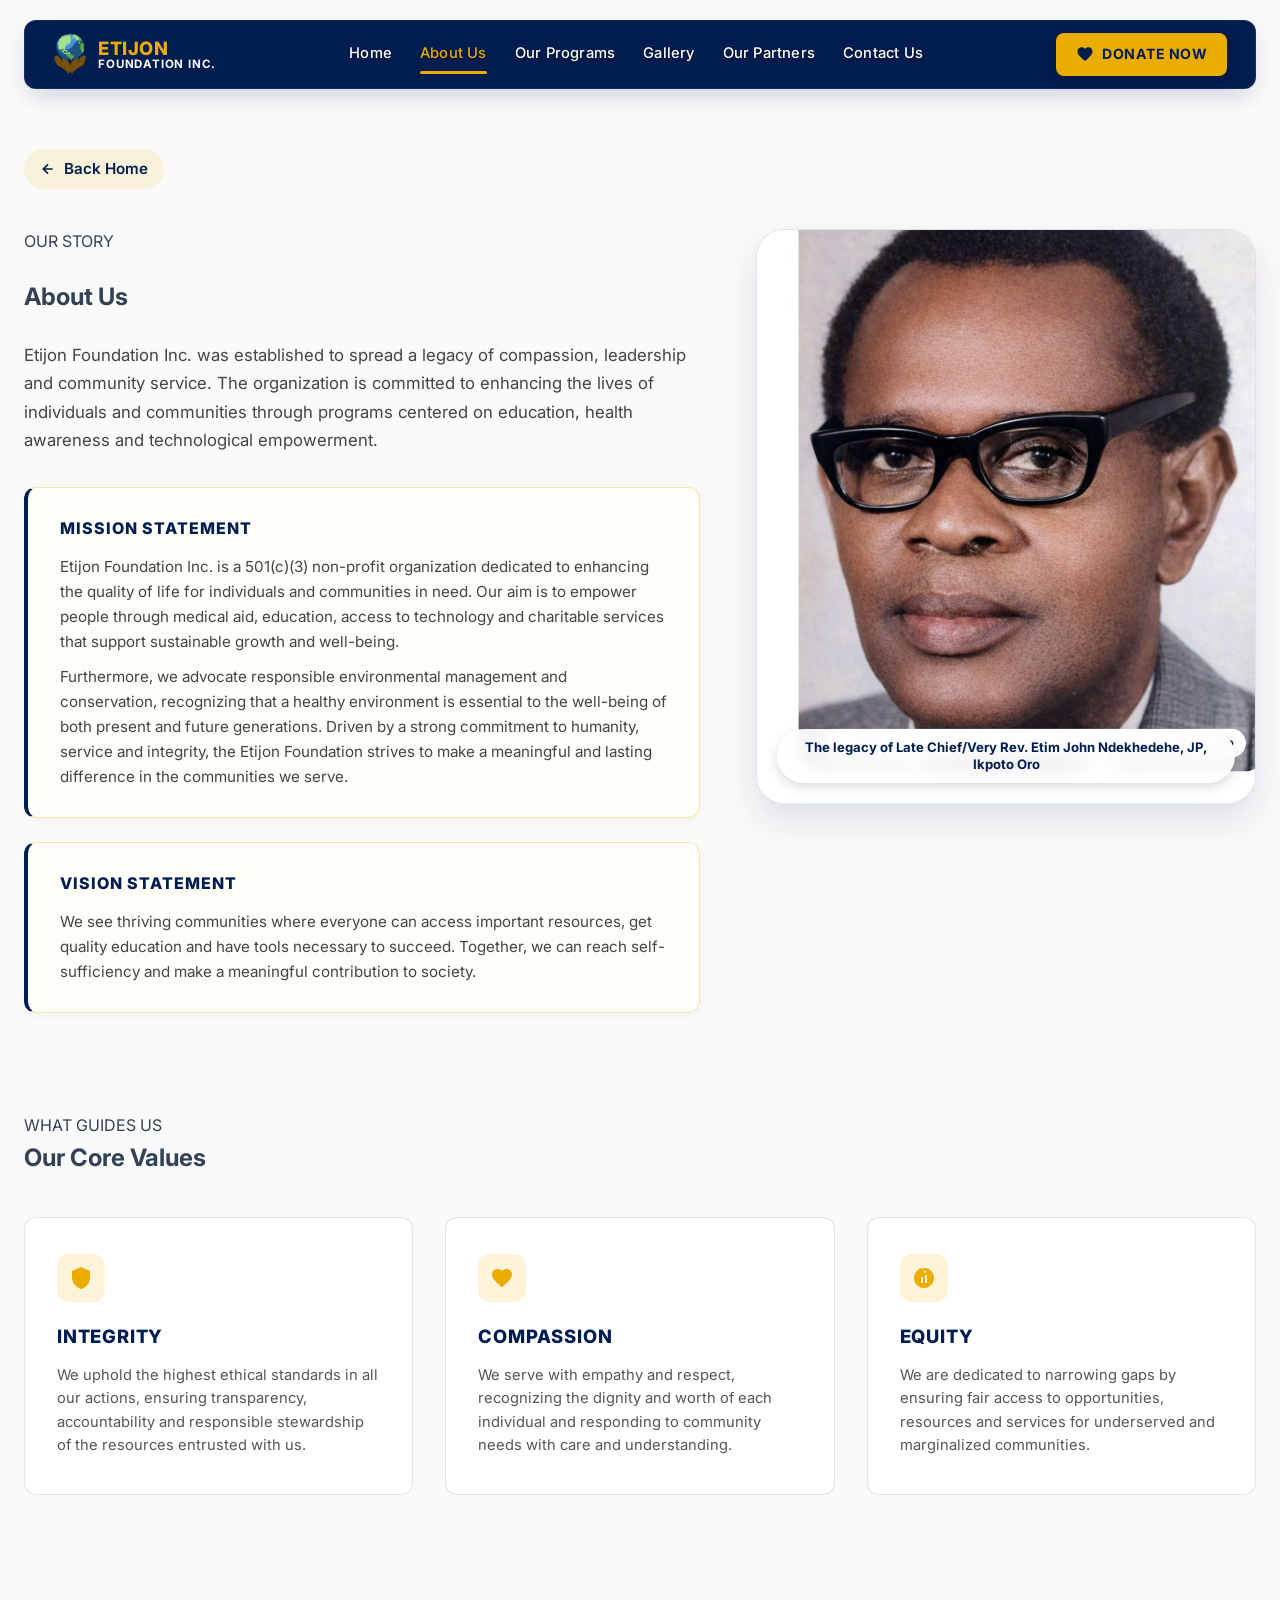
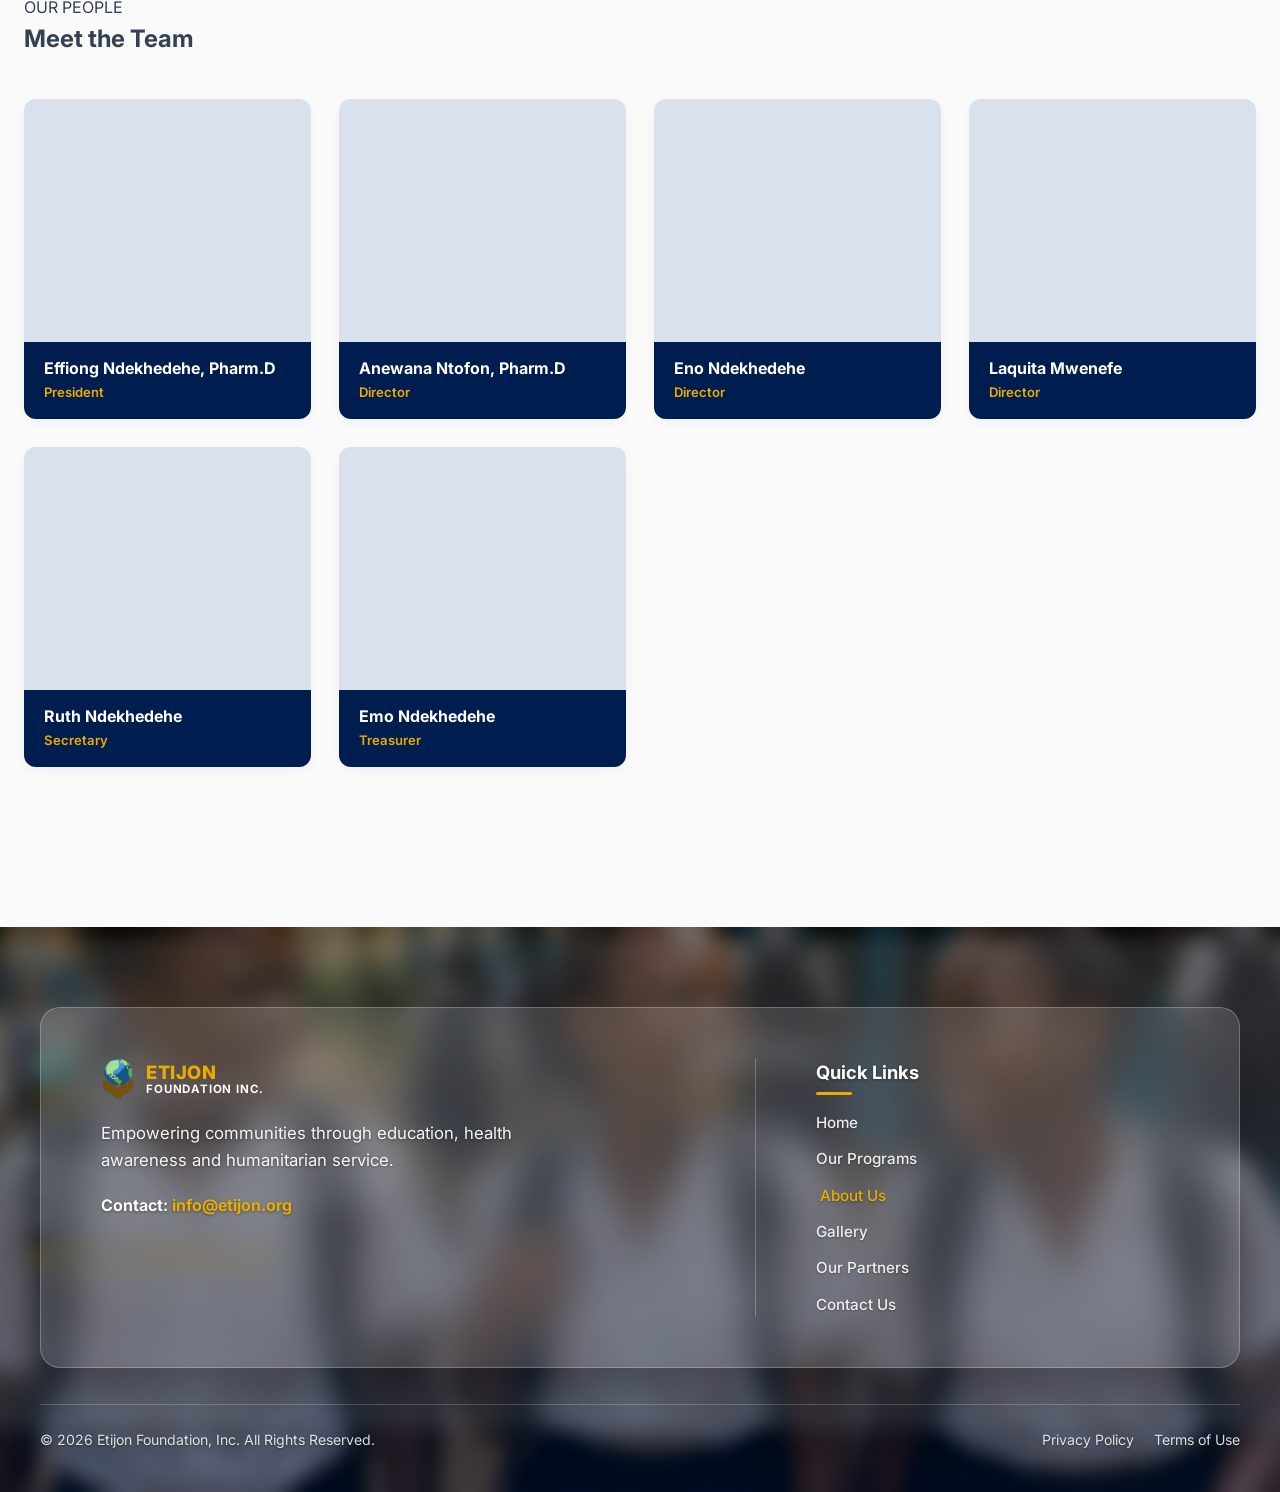
==== about-us.html @ ac9e3c38 "Initial commit of Etijon Foundation website" ====
<!DOCTYPE html>
<html lang="en">
<head>
  <meta charset="UTF-8">
  <meta name="viewport" content="width=device-width, initial-scale=1.0">
  <title>About Us — Etijon Foundation Inc.</title>
  <meta name="description" content="Learn about Etijon Foundation's legacy, mission, vision, core values, and leadership team dedicated to empowering children and communities.">
  
  <!-- Google Fonts: Inter -->
  <link rel="preconnect" href="https://fonts.googleapis.com">
  <link rel="preconnect" href="https://fonts.gstatic.com" crossorigin>
  <link href="https://fonts.googleapis.com/css2?family=Inter:wght@400;500;600;700;800&display=swap" rel="stylesheet">
  
  <!-- CSS Stylesheets -->
  <link rel="stylesheet" href="assets/css/variables.css">
  <link rel="stylesheet" href="assets/css/components.css">
  <link rel="stylesheet" href="assets/css/about.css">
</head>
<body>

  <!-- Dynamic Site Header -->
  <header class="site-header" id="header-placeholder"></header>

  <!-- Page Content Container -->
  <main class="about-page-container">
    
    <!-- Back Home Link -->
    <div class="back-link-wrapper">
      <a href="index.html" class="back-link">
        <svg width="16" height="16" viewBox="0 0 24 24" fill="none" stroke="currentColor" stroke-width="2.5"><path d="M19 12H5M12 19l-7-7 7-7"/></svg>
        Back Home
      </a>
    </div>

    <!-- Our Story Section -->
    <section class="story-section">
      <div class="story-content">
        <span class="section-header-badge">OUR STORY</span>
        <h1 class="section-main-heading">About Us</h1>
        
        <p class="story-lead-para">
          Etijon Foundation Inc. was established to spread a legacy of compassion, leadership and community service. The organization is committed to enhancing the lives of individuals and communities through programs centered on education, health awareness and technological empowerment.
        </p>

        <!-- Mission Statement Card -->
        <div class="statement-card">
          <h2 class="statement-title">MISSION STATEMENT</h2>
          <p class="statement-text">
            Etijon Foundation Inc. is a 501(c)(3) non-profit organization dedicated to enhancing the quality of life for individuals and communities in need. Our aim is to empower people through medical aid, education, access to technology and charitable services that support sustainable growth and well-being.
          </p>
          <p class="statement-text">
            Furthermore, we advocate responsible environmental management and conservation, recognizing that a healthy environment is essential to the well-being of both present and future generations. Driven by a strong commitment to humanity, service and integrity, the Etijon Foundation strives to make a meaningful and lasting difference in the communities we serve.
          </p>
        </div>

        <!-- Vision Statement Card -->
        <div class="statement-card">
          <h2 class="statement-title">VISION STATEMENT</h2>
          <p class="statement-text">
            We see thriving communities where everyone can access important resources, get quality education and have tools necessary to succeed. Together, we can reach self-sufficiency and make a meaningful contribution to society.
          </p>
        </div>
      </div>

      <!-- Founder Portrait Frame -->
      <div class="founder-frame">
        <img src="assets/images/founder_portrait_raw.jpg" alt="Late Chief/Very Rev. Etim John Ndekhedehe" class="founder-img">
        <div class="founder-caption-pill">
          The legacy of Late Chief/Very Rev. Etim John Ndekhedehe, JP, Ikpoto Oro
        </div>
      </div>
    </section>

    <!-- Our Core Values Section -->
    <section class="values-section">
      <span class="section-header-badge">WHAT GUIDES US</span>
      <h2 class="section-main-heading">Our Core Values</h2>

      <div class="values-grid">
        <!-- Integrity Card -->
        <div class="value-card">
          <div class="value-icon-box">
            <svg width="24" height="24" viewBox="0 0 24 24" fill="#EBAC00"><path d="M12 1L3 5v6c0 5.55 3.84 10.74 9 12 5.16-1.26 9-5.45 9-12V5l-9-4z"/></svg>
          </div>
          <h3 class="value-card-title">INTEGRITY</h3>
          <p class="value-card-desc">
            We uphold the highest ethical standards in all our actions, ensuring transparency, accountability and responsible stewardship of the resources entrusted with us.
          </p>
        </div>

        <!-- Compassion Card -->
        <div class="value-card">
          <div class="value-icon-box">
            <svg width="24" height="24" viewBox="0 0 24 24" fill="#EBAC00"><path d="M12 21.35l-1.45-1.32C5.4 15.36 2 12.28 2 8.5 2 5.42 4.42 3 7.5 3c1.74 0 3.41.81 4.5 2.09C13.09 3.81 14.76 3 16.5 3 19.58 3 22 5.42 22 8.5c0 3.78-3.4 6.86-8.55 11.54L12 21.35z"/></svg>
          </div>
          <h3 class="value-card-title">COMPASSION</h3>
          <p class="value-card-desc">
            We serve with empathy and respect, recognizing the dignity and worth of each individual and responding to community needs with care and understanding.
          </p>
        </div>

        <!-- Equity Card -->
        <div class="value-card">
          <div class="value-icon-box">
            <svg width="24" height="24" viewBox="0 0 24 24" fill="#EBAC00"><path d="M12 2C6.48 2 2 6.48 2 12s4.48 10 10 10 10-4.48 10-10S17.52 2 12 2zm-1 15h-2v-6h2v6zm4 0h-2v-8h2v8zm-2-10a1.25 1.25 0 110-2.5 1.25 1.25 0 010 2.5z"/></svg>
          </div>
          <h3 class="value-card-title">EQUITY</h3>
          <p class="value-card-desc">
            We are dedicated to narrowing gaps by ensuring fair access to opportunities, resources and services for underserved and marginalized communities.
          </p>
        </div>
      </div>
    </section>

    <!-- Meet the Team Section -->
    <section class="team-section">
      <span class="section-header-badge">OUR PEOPLE</span>
      <h2 class="section-main-heading">Meet the Team</h2>

      <div class="team-grid">
        <!-- Team Member 1 -->
        <div class="team-card">
          <div class="team-photo-placeholder"></div>
          <div class="team-info-badge">
            <div class="team-member-name">Effiong Ndekhedehe, Pharm.D</div>
            <div class="team-member-role">President</div>
          </div>
        </div>

        <!-- Team Member 2 -->
        <div class="team-card">
          <div class="team-photo-placeholder"></div>
          <div class="team-info-badge">
            <div class="team-member-name">Anewana Ntofon, Pharm.D</div>
            <div class="team-member-role">Director</div>
          </div>
        </div>

        <!-- Team Member 3 -->
        <div class="team-card">
          <div class="team-photo-placeholder"></div>
          <div class="team-info-badge">
            <div class="team-member-name">Eno Ndekhedehe</div>
            <div class="team-member-role">Director</div>
          </div>
        </div>

        <!-- Team Member 4 -->
        <div class="team-card">
          <div class="team-photo-placeholder"></div>
          <div class="team-info-badge">
            <div class="team-member-name">Laquita Mwenefe</div>
            <div class="team-member-role">Director</div>
          </div>
        </div>

        <!-- Team Member 5 -->
        <div class="team-card">
          <div class="team-photo-placeholder"></div>
          <div class="team-info-badge">
            <div class="team-member-name">Ruth Ndekhedehe</div>
            <div class="team-member-role">Secretary</div>
          </div>
        </div>

        <!-- Team Member 6 -->
        <div class="team-card">
          <div class="team-photo-placeholder"></div>
          <div class="team-info-badge">
            <div class="team-member-name">Emo Ndekhedehe</div>
            <div class="team-member-role">Treasurer</div>
          </div>
        </div>
      </div>
    </section>

  </main>

  <!-- Dynamic Site Footer -->
  <footer class="site-footer" id="footer-placeholder"></footer>

  <!-- Component Inserter Script -->
  <script src="assets/js/header-footer.js"></script>

</body>
</html>
---- assets/css/variables.css ----
/* Etijon Foundation Design Tokens & Global CSS Variables */
@import url('https://fonts.googleapis.com/css2?family=Inter:wght@300;400;500;600;700;800;900&display=swap');

:root {
  /* Strict User Design Tokens */
  --primary-color: #001D50;
  --secondary-color: #EBAC00;
  --bg-color: #1E1E1E;
  --font-family: 'Inter', sans-serif;

  /* Neutral & Functional Colors */
  --white: #FFFFFF;
  --dark-text: #0F172A;
  --body-text: #334155;
  --muted-text: #64748B;
  --card-bg: #FFFBEB;
  --border-color: #E2E8F0;

  /* Component Dimensions & Accents */
  --nav-height: 80px;
  --radius-sm: 8px;
  --radius-md: 12px;
  --radius-lg: 20px;
  --transition-fast: 0.2s ease;
  --shadow-sm: 0 4px 6px -1px rgba(0, 0, 0, 0.1), 0 2px 4px -1px rgba(0, 0, 0, 0.06);
  --shadow-md: 0 10px 25px -5px rgba(0, 29, 80, 0.2);
  --shadow-lg: 0 20px 30px -10px rgba(0, 0, 0, 0.25);
}

*, *::before, *::after {
  box-sizing: border-box;
  margin: 0;
  padding: 0;
}

html {
  font-family: var(--font-family);
  font-size: 16px;
  scroll-behavior: smooth;
  background-color: var(--bg-color);
  color: var(--dark-text);
}

body {
  font-family: var(--font-family);
  line-height: 1.6;
  background-color: #FAFAFA;
  color: var(--body-text);
  overflow-x: hidden;
  min-height: 100vh;
  display: flex;
  flex-direction: column;
}

a {
  text-decoration: none;
  color: inherit;
  transition: color var(--transition-fast);
}

ul, ol {
  list-style: none;
}

img {
  max-width: 100%;
  height: auto;
  display: block;
}

button, input, textarea, select {
  font-family: inherit;
}
---- assets/css/components.css ----
/* Etijon Foundation Header & Footer Reusable Components CSS */

/* ==========================================================================
   SITE HEADER & NAVIGATION
   ========================================================================== */
.site-header {
  position: relative;
  top: 0;
  left: 0;
  width: 100%;
  z-index: 1000;
  padding: 20px 24px;
}

.header-container {
  max-width: 1280px;
  margin: 0 auto;
}

.main-nav {
  background-color: var(--primary-color);
  border-radius: var(--radius-md);
  padding: 12px 28px;
  display: flex;
  align-items: center;
  justify-content: space-between;
  box-shadow: var(--shadow-md);
  border: 1px solid rgba(255, 255, 255, 0.08);
}

.nav-brand {
  display: flex;
  align-items: center;
  gap: 12px;
  text-decoration: none;
}

.brand-logo-img {
  height: 42px;
  width: auto;
  object-fit: contain;
}

.brand-text {
  display: flex;
  flex-direction: column;
  line-height: 1.1;
}

.brand-name-gold {
  font-size: 1.15rem;
  font-weight: 800;
  color: var(--secondary-color);
  letter-spacing: 0.5px;
}

.brand-name-sub {
  font-size: 0.72rem;
  font-weight: 700;
  color: var(--white);
  letter-spacing: 0.8px;
}

.nav-menu {
  display: flex;
  align-items: center;
  gap: 28px;
}

.nav-link {
  color: var(--white);
  font-size: 0.92rem;
  font-weight: 500;
  padding: 6px 0;
  position: relative;
  white-space: nowrap;
  letter-spacing: 0.2px;
  text-shadow: 0 1px 3px rgba(0, 0, 0, 0.6);
}

.nav-link:hover,
.nav-link.active {
  color: var(--secondary-color);
}

.nav-link.active::after {
  content: '';
  position: absolute;
  bottom: -2px;
  left: 0;
  width: 100%;
  height: 3px;
  background-color: var(--secondary-color);
  border-radius: 2px;
}

.nav-actions {
  display: flex;
  align-items: center;
  gap: 16px;
}

.btn-donate-nav {
  background-color: var(--secondary-color);
  color: var(--primary-color);
  font-size: 0.88rem;
  font-weight: 700;
  padding: 10px 20px;
  border-radius: var(--radius-sm);
  display: inline-flex;
  align-items: center;
  gap: 8px;
  text-transform: uppercase;
  letter-spacing: 0.5px;
  box-shadow: 0 4px 12px rgba(0, 0, 0, 0.25);
  transition: transform var(--transition-fast), background-color var(--transition-fast);
}

.btn-donate-nav:hover {
  background-color: #f5b800;
  transform: translateY(-1px);
}

/* Mobile Nav Toggle Button */
.mobile-nav-toggle {
  display: none;
  background: transparent;
  border: none;
  color: var(--white);
  font-size: 1.6rem;
  cursor: pointer;
  padding: 4px;
}

/* Transparent Header Override for Homepage Hero Overlay */
header.site-header.hero-overlay {
  position: absolute !important;
  top: 0 !important;
  left: 0 !important;
  width: 100% !important;
  z-index: 1000 !important;
  background: transparent !important;
  background-color: transparent !important;
  padding: 24px 0 !important;
}

header.site-header.hero-overlay .main-nav {
  background: transparent !important;
  background-color: transparent !important;
  box-shadow: none !important;
  border: none !important;
  padding: 12px 0 !important;
}

/* Responsive Navigation */
@media (max-width: 992px) {
  .mobile-nav-toggle {
    display: block;
  }

  .nav-menu {
    position: fixed;
    top: 90px;
    left: 24px;
    right: 24px;
    background-color: var(--primary-color);
    border-radius: var(--radius-md);
    padding: 24px;
    flex-direction: column;
    align-items: flex-start;
    gap: 18px;
    box-shadow: var(--shadow-lg);
    border: 1px solid rgba(255, 255, 255, 0.1);
    display: none;
    z-index: 999;
  }

  .nav-menu.open {
    display: flex;
  }

  .nav-actions {
    margin-left: auto;
  }
}

/* ==========================================================================
   SITE FOOTER (EXACT MATCH FOR components_preview_full_1785346029315.png)
   ========================================================================== */
.site-footer {
  position: relative;
  width: 100%;
  background: url('../images/footer-bg.jpg') center center / cover no-repeat;
  padding: 80px 24px 40px;
  margin-top: auto;
  overflow: hidden;
}

.site-footer::before {
  content: '';
  position: absolute;
  inset: 0;
  background: linear-gradient(180deg, rgba(0, 0, 0, 0.15) 0%, rgba(0, 29, 80, 0.35) 100%);
  z-index: 1;
}

.footer-glass-card {
  position: relative;
  z-index: 2;
  max-width: 1200px;
  margin: 0 auto;
  background: rgba(255, 255, 255, 0.12);
  backdrop-filter: blur(14px);
  -webkit-backdrop-filter: blur(14px);
  border: 1px solid rgba(255, 255, 255, 0.25);
  border-radius: var(--radius-lg);
  padding: 50px 60px;
  color: var(--white);
  display: grid;
  grid-template-columns: 1.4fr 1fr;
  gap: 60px;
  box-shadow: 0 20px 40px rgba(0, 0, 0, 0.25);
}

.footer-brand-col {
  display: flex;
  flex-direction: column;
  gap: 20px;
}

.footer-logo {
  display: flex;
  align-items: center;
  gap: 12px;
  text-decoration: none;
}

.footer-tagline {
  font-size: 1.05rem;
  line-height: 1.6;
  color: rgba(255, 255, 255, 0.95);
  max-width: 440px;
  font-weight: 400;
  text-shadow: 0 1px 3px rgba(0, 0, 0, 0.4);
}

.footer-contact-link {
  font-size: 1rem;
  font-weight: 700;
  color: var(--white);
  text-shadow: 0 1px 3px rgba(0, 0, 0, 0.4);
}

.footer-contact-link span {
  color: var(--secondary-color);
}

.footer-links-col {
  display: flex;
  flex-direction: column;
  gap: 16px;
  border-left: 1px solid rgba(255, 255, 255, 0.25);
  padding-left: 60px;
}

.footer-heading {
  font-size: 1.15rem;
  font-weight: 700;
  color: var(--white);
  position: relative;
  padding-bottom: 8px;
  text-shadow: 0 1px 3px rgba(0, 0, 0, 0.4);
}

.footer-heading::after {
  content: '';
  position: absolute;
  bottom: 0;
  left: 0;
  width: 36px;
  height: 3px;
  background-color: var(--secondary-color);
  border-radius: 2px;
}

.footer-links-list {
  display: flex;
  flex-direction: column;
  gap: 12px;
}

.footer-link {
  color: rgba(255, 255, 255, 0.9);
  font-size: 0.95rem;
  font-weight: 500;
  text-shadow: 0 1px 2px rgba(0, 0, 0, 0.3);
  transition: color var(--transition-fast), padding-left var(--transition-fast);
}

.footer-link:hover,
.footer-link.active {
  color: var(--secondary-color);
  padding-left: 4px;
}

.footer-bottom {
  position: relative;
  z-index: 2;
  max-width: 1200px;
  margin: 36px auto 0;
  padding-top: 24px;
  border-top: 1px solid rgba(255, 255, 255, 0.2);
  display: flex;
  justify-content: space-between;
  align-items: center;
  color: rgba(255, 255, 255, 0.85);
  font-size: 0.88rem;
  text-shadow: 0 1px 2px rgba(0, 0, 0, 0.4);
}

.footer-bottom-links {
  display: flex;
  gap: 20px;
}

.footer-bottom-links a {
  color: rgba(255, 255, 255, 0.85);
}

.footer-bottom-links a:hover {
  color: var(--secondary-color);
}

@media (max-width: 768px) {
  .footer-glass-card {
    grid-template-columns: 1fr;
    padding: 36px 28px;
    gap: 36px;
  }

  .footer-links-col {
    border-left: none;
    padding-left: 0;
    border-top: 1px solid rgba(255, 255, 255, 0.25);
    padding-top: 28px;
  }

  .footer-bottom {
    flex-direction: column;
    gap: 12px;
    text-align: center;
  }
}
---- assets/css/about.css ----
/* Etijon Foundation - About Us Page Styles */

.about-page-container {
  max-width: 1280px;
  margin: 0 auto;
  padding: 40px 24px 100px;
}

/* Back Link Bar */
.back-link-wrapper {
  margin-bottom: 40px;
}

.back-link {
  display: inline-flex;
  align-items: center;
  gap: 8px;
  color: var(--primary-color);
  font-weight: 600;
  font-size: 0.95rem;
  text-decoration: none;
  background-color: rgba(235, 172, 0, 0.12);
  padding: 8px 16px;
  border-radius: 20px;
  transition: background-color var(--transition-fast);
}

.back-link:hover {
  background-color: rgba(235, 172, 0, 0.25);
}

/* ==========================================================================
   OUR STORY SECTION
   ========================================================================== */
.story-section {
  display: grid;
  grid-template-columns: 1.15fr 0.85fr;
  gap: 56px;
  align-items: flex-start;
  margin-bottom: 100px;
}

.story-content {
  display: flex;
  flex-direction: column;
  gap: 24px;
}

.story-lead-para {
  font-size: 1.05rem;
  line-height: 1.7;
  color: #444444;
  margin-bottom: 8px;
}

/* Mission & Vision Cards */
.statement-card {
  background-color: #FFFDF8;
  border: 1px solid rgba(235, 172, 0, 0.3);
  border-left: 4px solid var(--primary-color);
  border-radius: var(--radius-md);
  padding: 28px 32px;
  box-shadow: 0 4px 12px rgba(0, 0, 0, 0.03);
}

.statement-title {
  font-size: 1rem;
  font-weight: 800;
  color: var(--primary-color);
  letter-spacing: 1px;
  margin-bottom: 12px;
  text-transform: uppercase;
}

.statement-text {
  font-size: 0.95rem;
  line-height: 1.65;
  color: #444444;
  margin-bottom: 10px;
}

.statement-text:last-child {
  margin-bottom: 0;
}

/* Founder Portrait Frame */
.founder-frame {
  position: relative;
  border-radius: 28px;
  overflow: hidden;
  box-shadow: 0 16px 36px rgba(0, 29, 80, 0.12);
  border: 1px solid rgba(0, 29, 80, 0.1);
  background-color: #F8F9FA;
}

.founder-img {
  width: 100%;
  height: auto;
  display: block;
  object-fit: cover;

}

.founder-caption-pill {
  position: absolute;
  bottom: 20px;
  left: 20px;
  right: 20px;
  background: rgba(255, 255, 255, 0.92);
  backdrop-filter: blur(8px);
  -webkit-backdrop-filter: blur(8px);
  border-radius: 30px;
  padding: 10px 18px;
  font-size: 0.82rem;
  font-weight: 700;
  color: var(--primary-color);
  text-align: center;
  box-shadow: 0 4px 12px rgba(0, 0, 0, 0.15);
  line-height: 1.3;
}

/* ==========================================================================
   OUR CORE VALUES SECTION
   ========================================================================== */
.values-section {
  margin-bottom: 100px;
}

.values-grid {
  display: grid;
  grid-template-columns: repeat(3, 1fr);
  gap: 32px;
  margin-top: 40px;
}

.value-card {
  background-color: #FFFFFF;
  border: 1px solid rgba(0, 29, 80, 0.12);
  border-radius: var(--radius-md);
  padding: 36px 32px;
  transition: transform var(--transition-fast), box-shadow var(--transition-fast);
}

.value-card:hover {
  transform: translateY(-4px);
  box-shadow: 0 12px 28px rgba(0, 29, 80, 0.08);
  border-color: var(--secondary-color);
}

.value-icon-box {
  width: 48px;
  height: 48px;
  border-radius: 12px;
  background-color: rgba(235, 172, 0, 0.15);
  display: flex;
  align-items: center;
  justify-content: center;
  margin-bottom: 20px;
}

.value-icon-img {
  width: 24px;
  height: 24px;
  object-fit: contain;
}

.value-card-title {
  font-size: 1.15rem;
  font-weight: 800;
  color: var(--primary-color);
  letter-spacing: 0.8px;
  text-transform: uppercase;
  margin-bottom: 12px;
}

.value-card-desc {
  font-size: 0.92rem;
  line-height: 1.6;
  color: #555555;
}

/* ==========================================================================
   MEET THE TEAM SECTION
   ========================================================================== */
.team-section {
  margin-bottom: 60px;
}

.team-grid {
  display: grid;
  grid-template-columns: repeat(4, 1fr);
  gap: 28px;
  margin-top: 40px;
}

.team-card {
  background-color: #EBF0F5;
  border-radius: var(--radius-md);
  overflow: hidden;
  display: flex;
  flex-direction: column;
  min-height: 320px;
  position: relative;
  box-shadow: 0 4px 12px rgba(0, 0, 0, 0.04);
}

.team-photo-placeholder {
  flex-grow: 1;
  background-color: #D9E2EC;
  display: flex;
  align-items: center;
  justify-content: center;
}

.team-info-badge {
  background-color: var(--primary-color);
  padding: 16px 20px;
  color: var(--white);
}

.team-member-name {
  font-size: 1rem;
  font-weight: 700;
  color: var(--white);
  line-height: 1.25;
}

.team-member-role {
  font-size: 0.82rem;
  font-weight: 600;
  color: var(--secondary-color);
  margin-top: 4px;
}

/* Responsive Styles */
@media (max-width: 1024px) {
  .story-section {
    grid-template-columns: 1fr;
    gap: 40px;
  }

  .values-grid {
    grid-template-columns: 1fr;
  }

  .team-grid {
    grid-template-columns: repeat(2, 1fr);
  }
}

@media (max-width: 640px) {
  .team-grid {
    grid-template-columns: 1fr;
  }
}
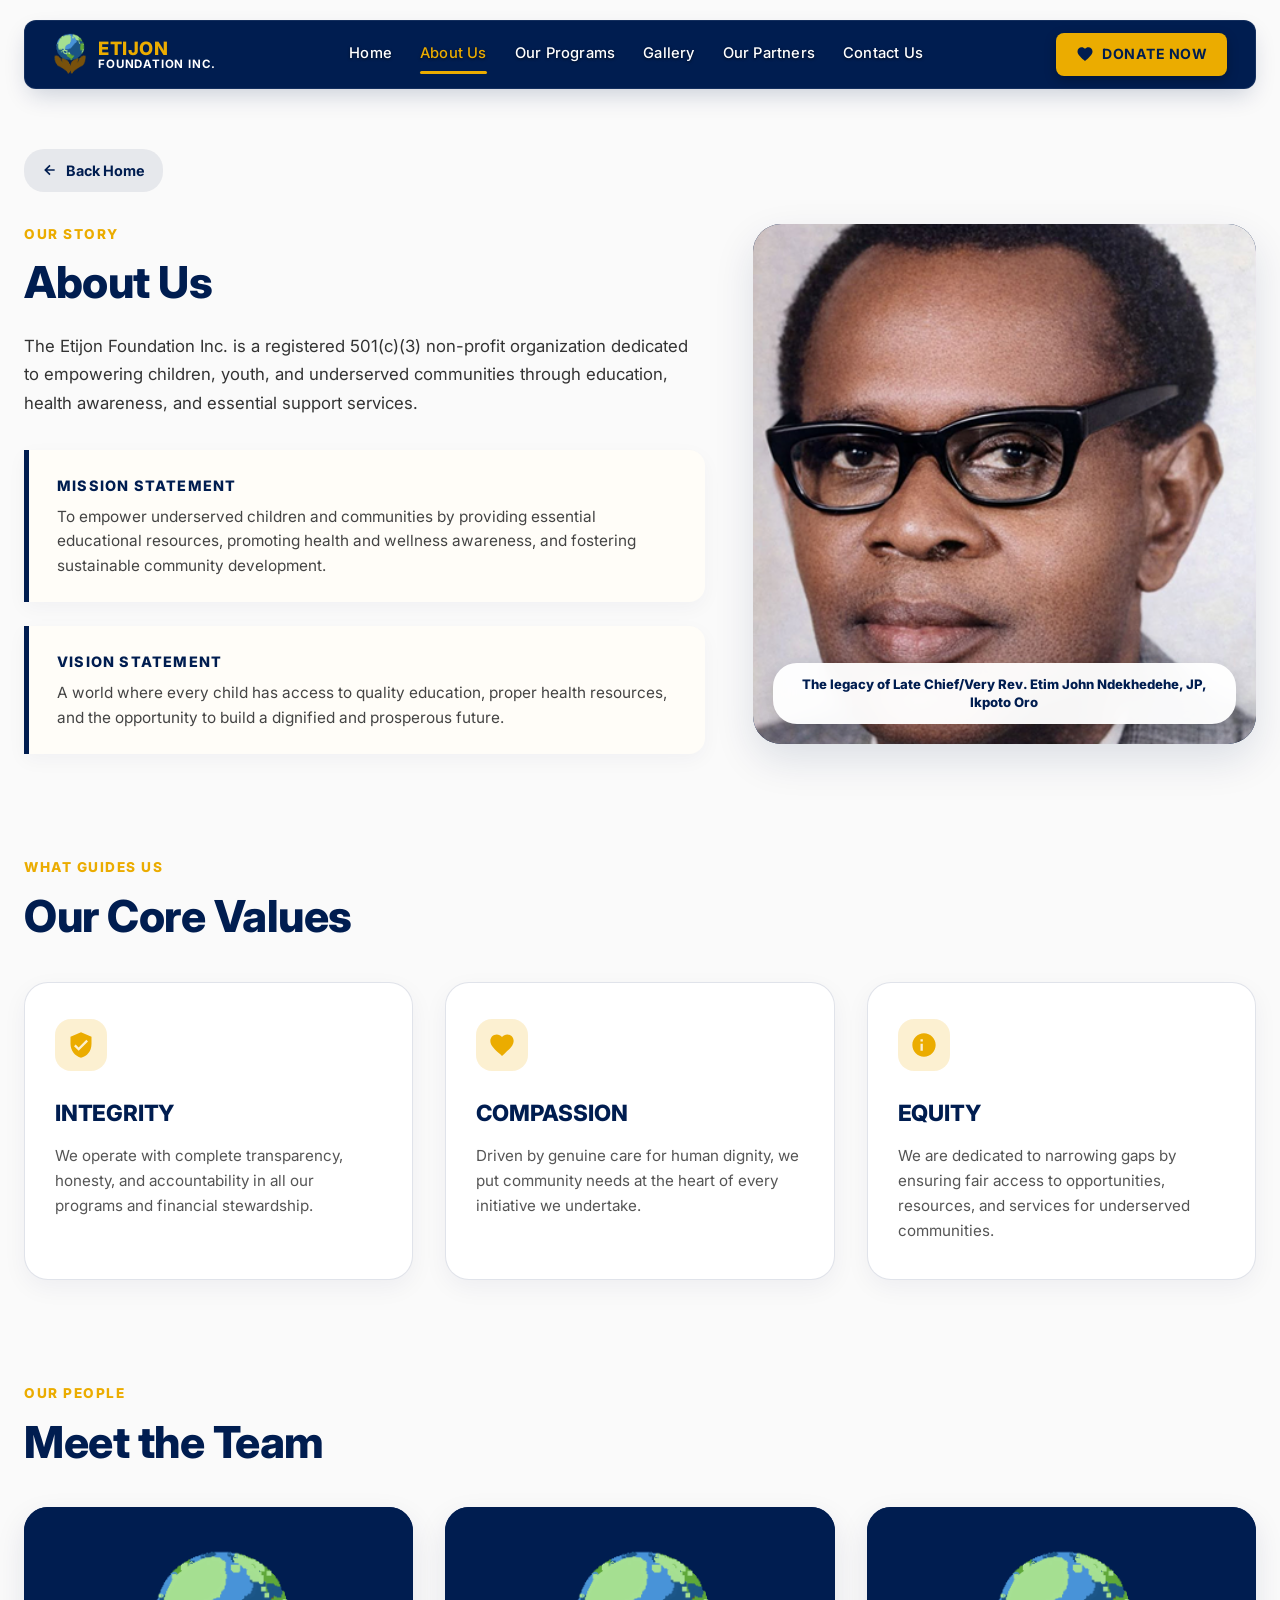
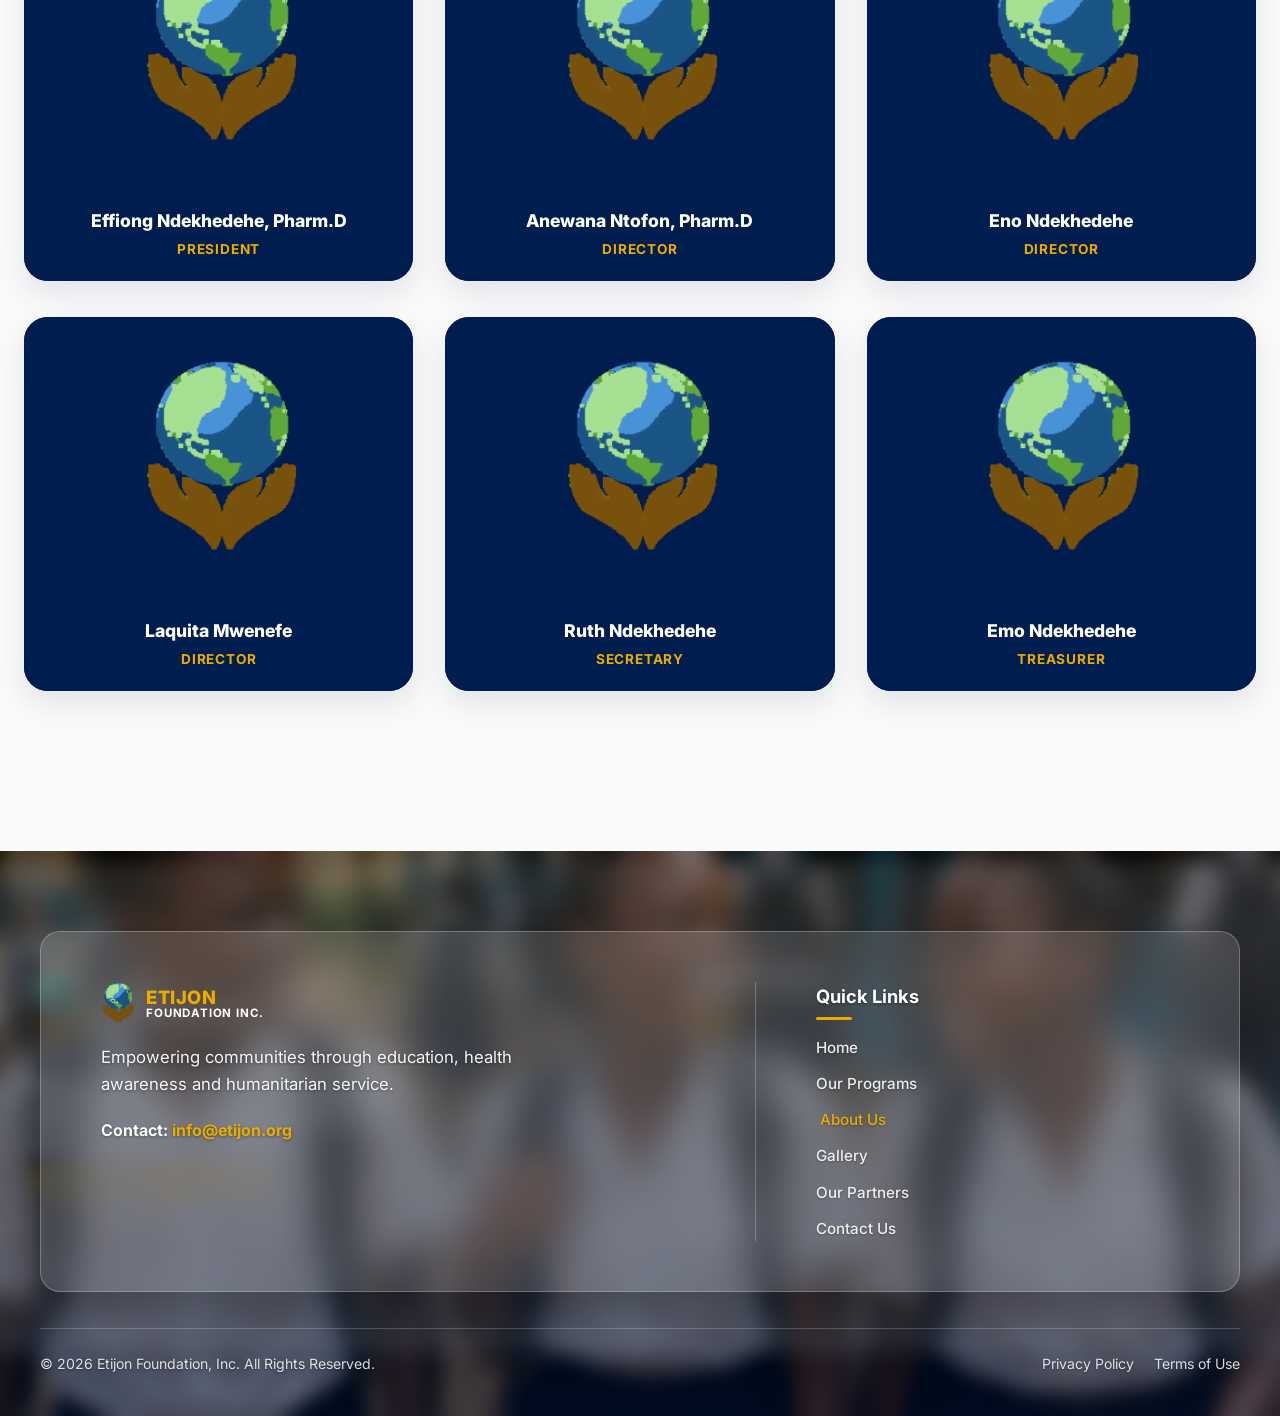
==== commit 677f5c04: "Comprehensive UI improvements for founder portrait, program cards, gallery lightbox nav, contact lay" ====
--- a/about-us.html
+++ b/about-us.html
@@ -4,7 +4,7 @@
   <meta charset="UTF-8">
   <meta name="viewport" content="width=device-width, initial-scale=1.0">
   <title>About Us — Etijon Foundation Inc.</title>
-  <meta name="description" content="Learn about Etijon Foundation's legacy, mission, vision, core values, and leadership team dedicated to empowering children and communities.">
+  <meta name="description" content="Learn about Etijon Foundation Inc., our story, core values, mission, vision, and team dedicated to supporting children and empowering communities.">
   
   <!-- Google Fonts: Inter -->
   <link rel="preconnect" href="https://fonts.googleapis.com">
@@ -33,144 +33,158 @@
     </div>
 
     <!-- Our Story Section -->
-    <section class="story-section">
-      <div class="story-content">
-        <span class="section-header-badge">OUR STORY</span>
-        <h1 class="section-main-heading">About Us</h1>
+    <section class="about-story-section">
+      <div class="story-grid">
         
-        <p class="story-lead-para">
-          Etijon Foundation Inc. was established to spread a legacy of compassion, leadership and community service. The organization is committed to enhancing the lives of individuals and communities through programs centered on education, health awareness and technological empowerment.
-        </p>
-
-        <!-- Mission Statement Card -->
-        <div class="statement-card">
-          <h2 class="statement-title">MISSION STATEMENT</h2>
-          <p class="statement-text">
-            Etijon Foundation Inc. is a 501(c)(3) non-profit organization dedicated to enhancing the quality of life for individuals and communities in need. Our aim is to empower people through medical aid, education, access to technology and charitable services that support sustainable growth and well-being.
+        <!-- Story Text Column -->
+        <div class="story-text-col">
+          <span class="section-header-badge">OUR STORY</span>
+          <h1 class="section-main-heading">About Us</h1>
+          
+          <p class="story-lead-paragraph">
+            The Etijon Foundation Inc. is a registered 501(c)(3) non-profit organization dedicated to empowering children, youth, and underserved communities through education, health awareness, and essential support services.
           </p>
-          <p class="statement-text">
-            Furthermore, we advocate responsible environmental management and conservation, recognizing that a healthy environment is essential to the well-being of both present and future generations. Driven by a strong commitment to humanity, service and integrity, the Etijon Foundation strives to make a meaningful and lasting difference in the communities we serve.
-          </p>
-        </div>
-
-        <!-- Vision Statement Card -->
-        <div class="statement-card">
-          <h2 class="statement-title">VISION STATEMENT</h2>
-          <p class="statement-text">
-            We see thriving communities where everyone can access important resources, get quality education and have tools necessary to succeed. Together, we can reach self-sufficiency and make a meaningful contribution to society.
-          </p>
-        </div>
-      </div>
-
-      <!-- Founder Portrait Frame -->
-      <div class="founder-frame">
-        <img src="assets/images/founder_portrait_raw.jpg" alt="Late Chief/Very Rev. Etim John Ndekhedehe" class="founder-img">
-        <div class="founder-caption-pill">
-          The legacy of Late Chief/Very Rev. Etim John Ndekhedehe, JP, Ikpoto Oro
-        </div>
+
+          <div class="statement-cards-wrapper">
+            <!-- Mission Statement -->
+            <div class="statement-card">
+              <h2 class="statement-title">MISSION STATEMENT</h2>
+              <p class="statement-desc">
+                To empower underserved children and communities by providing essential educational resources, promoting health and wellness awareness, and fostering sustainable community development.
+              </p>
+            </div>
+
+            <!-- Vision Statement -->
+            <div class="statement-card">
+              <h2 class="statement-title">VISION STATEMENT</h2>
+              <p class="statement-desc">
+                A world where every child has access to quality education, proper health resources, and the opportunity to build a dignified and prosperous future.
+              </p>
+            </div>
+          </div>
+        </div>
+
+        <!-- Founder Portrait Frame (No White Space, Clean Capsule Overlay) -->
+        <div class="founder-card-wrapper">
+          <img src="assets/images/founder_portrait.png" alt="Late Chief/Very Rev. Etim John Ndekhedehe" class="founder-card-img">
+          <div class="founder-card-caption">
+            The legacy of Late Chief/Very Rev. Etim John Ndekhedehe, JP, Ikpoto Oro
+          </div>
+        </div>
+
       </div>
     </section>
 
     <!-- Our Core Values Section -->
-    <section class="values-section">
+    <section class="about-values-section">
       <span class="section-header-badge">WHAT GUIDES US</span>
       <h2 class="section-main-heading">Our Core Values</h2>
 
       <div class="values-grid">
-        <!-- Integrity Card -->
+        
+        <!-- Value 1: Integrity -->
         <div class="value-card">
           <div class="value-icon-box">
-            <svg width="24" height="24" viewBox="0 0 24 24" fill="#EBAC00"><path d="M12 1L3 5v6c0 5.55 3.84 10.74 9 12 5.16-1.26 9-5.45 9-12V5l-9-4z"/></svg>
-          </div>
-          <h3 class="value-card-title">INTEGRITY</h3>
-          <p class="value-card-desc">
-            We uphold the highest ethical standards in all our actions, ensuring transparency, accountability and responsible stewardship of the resources entrusted with us.
-          </p>
-        </div>
-
-        <!-- Compassion Card -->
+            <svg width="28" height="28" viewBox="0 0 24 24" fill="#EBAC00"><path d="M12 1L3 5v6c0 5.55 3.84 10.74 9 12 5.16-1.26 9-5.45 9-12V5l-9-4zm-2 16l-4-4 1.41-1.41L10 14.17l6.59-6.59L18 9l-8 8z"/></svg>
+          </div>
+          <h3 class="value-title">INTEGRITY</h3>
+          <p class="value-desc">We operate with complete transparency, honesty, and accountability in all our programs and financial stewardship.</p>
+        </div>
+
+        <!-- Value 2: Compassion -->
         <div class="value-card">
           <div class="value-icon-box">
-            <svg width="24" height="24" viewBox="0 0 24 24" fill="#EBAC00"><path d="M12 21.35l-1.45-1.32C5.4 15.36 2 12.28 2 8.5 2 5.42 4.42 3 7.5 3c1.74 0 3.41.81 4.5 2.09C13.09 3.81 14.76 3 16.5 3 19.58 3 22 5.42 22 8.5c0 3.78-3.4 6.86-8.55 11.54L12 21.35z"/></svg>
-          </div>
-          <h3 class="value-card-title">COMPASSION</h3>
-          <p class="value-card-desc">
-            We serve with empathy and respect, recognizing the dignity and worth of each individual and responding to community needs with care and understanding.
-          </p>
-        </div>
-
-        <!-- Equity Card -->
+            <svg width="28" height="28" viewBox="0 0 24 24" fill="#EBAC00"><path d="M12 21.35l-1.45-1.32C5.4 15.36 2 12.28 2 8.5 2 5.42 4.42 3 7.5 3c1.74 0 3.41.81 4.5 2.09C13.09 3.81 14.76 3 16.5 3 19.58 3 22 5.42 22 8.5c0 3.78-3.4 6.86-8.55 11.54L12 21.35z"/></svg>
+          </div>
+          <h3 class="value-title">COMPASSION</h3>
+          <p class="value-desc">Driven by genuine care for human dignity, we put community needs at the heart of every initiative we undertake.</p>
+        </div>
+
+        <!-- Value 3: Equity -->
         <div class="value-card">
           <div class="value-icon-box">
-            <svg width="24" height="24" viewBox="0 0 24 24" fill="#EBAC00"><path d="M12 2C6.48 2 2 6.48 2 12s4.48 10 10 10 10-4.48 10-10S17.52 2 12 2zm-1 15h-2v-6h2v6zm4 0h-2v-8h2v8zm-2-10a1.25 1.25 0 110-2.5 1.25 1.25 0 010 2.5z"/></svg>
-          </div>
-          <h3 class="value-card-title">EQUITY</h3>
-          <p class="value-card-desc">
-            We are dedicated to narrowing gaps by ensuring fair access to opportunities, resources and services for underserved and marginalized communities.
-          </p>
-        </div>
+            <svg width="28" height="28" viewBox="0 0 24 24" fill="#EBAC00"><path d="M12 2C6.48 2 2 6.48 2 12s4.48 10 10 10 10-4.48 10-10S17.52 2 12 2zm-1 15h-2v-6h2v6zm0-8h-2V7h2v2z"/></svg>
+          </div>
+          <h3 class="value-title">EQUITY</h3>
+          <p class="value-desc">We are dedicated to narrowing gaps by ensuring fair access to opportunities, resources, and services for underserved communities.</p>
+        </div>
+
       </div>
     </section>
 
     <!-- Meet the Team Section -->
-    <section class="team-section">
+    <section class="about-team-section">
       <span class="section-header-badge">OUR PEOPLE</span>
       <h2 class="section-main-heading">Meet the Team</h2>
 
       <div class="team-grid">
-        <!-- Team Member 1 -->
-        <div class="team-card">
-          <div class="team-photo-placeholder"></div>
+        
+        <!-- Member 1: Effiong Ndekhedehe -->
+        <div class="team-card">
+          <div class="team-photo-container">
+            <img src="assets/images/logo_icon.png" alt="Effiong Ndekhedehe, Pharm.D" class="team-photo-img" style="object-fit: contain; padding: 40px; background-color: var(--primary-color);">
+          </div>
           <div class="team-info-badge">
             <div class="team-member-name">Effiong Ndekhedehe, Pharm.D</div>
             <div class="team-member-role">President</div>
           </div>
         </div>
 
-        <!-- Team Member 2 -->
-        <div class="team-card">
-          <div class="team-photo-placeholder"></div>
+        <!-- Member 2: Anewana Ntofon -->
+        <div class="team-card">
+          <div class="team-photo-container">
+            <img src="assets/images/logo_icon.png" alt="Anewana Ntofon, Pharm.D" class="team-photo-img" style="object-fit: contain; padding: 40px; background-color: var(--primary-color);">
+          </div>
           <div class="team-info-badge">
             <div class="team-member-name">Anewana Ntofon, Pharm.D</div>
             <div class="team-member-role">Director</div>
           </div>
         </div>
 
-        <!-- Team Member 3 -->
-        <div class="team-card">
-          <div class="team-photo-placeholder"></div>
+        <!-- Member 3: Eno Ndekhedehe -->
+        <div class="team-card">
+          <div class="team-photo-container">
+            <img src="assets/images/logo_icon.png" alt="Eno Ndekhedehe" class="team-photo-img" style="object-fit: contain; padding: 40px; background-color: var(--primary-color);">
+          </div>
           <div class="team-info-badge">
             <div class="team-member-name">Eno Ndekhedehe</div>
             <div class="team-member-role">Director</div>
           </div>
         </div>
 
-        <!-- Team Member 4 -->
-        <div class="team-card">
-          <div class="team-photo-placeholder"></div>
+        <!-- Member 4: Laquita Mwenefe -->
+        <div class="team-card">
+          <div class="team-photo-container">
+            <img src="assets/images/logo_icon.png" alt="Laquita Mwenefe" class="team-photo-img" style="object-fit: contain; padding: 40px; background-color: var(--primary-color);">
+          </div>
           <div class="team-info-badge">
             <div class="team-member-name">Laquita Mwenefe</div>
             <div class="team-member-role">Director</div>
           </div>
         </div>
 
-        <!-- Team Member 5 -->
-        <div class="team-card">
-          <div class="team-photo-placeholder"></div>
+        <!-- Member 5: Ruth Ndekhedehe -->
+        <div class="team-card">
+          <div class="team-photo-container">
+            <img src="assets/images/logo_icon.png" alt="Ruth Ndekhedehe" class="team-photo-img" style="object-fit: contain; padding: 40px; background-color: var(--primary-color);">
+          </div>
           <div class="team-info-badge">
             <div class="team-member-name">Ruth Ndekhedehe</div>
             <div class="team-member-role">Secretary</div>
           </div>
         </div>
 
-        <!-- Team Member 6 -->
-        <div class="team-card">
-          <div class="team-photo-placeholder"></div>
+        <!-- Member 6: Emo Ndekhedehe -->
+        <div class="team-card">
+          <div class="team-photo-container">
+            <img src="assets/images/logo_icon.png" alt="Emo Ndekhedehe" class="team-photo-img" style="object-fit: contain; padding: 40px; background-color: var(--primary-color);">
+          </div>
           <div class="team-info-badge">
             <div class="team-member-name">Emo Ndekhedehe</div>
             <div class="team-member-role">Treasurer</div>
           </div>
         </div>
+
       </div>
     </section>
 
--- a/assets/css/about.css
+++ b/assets/css/about.css
@@ -6,123 +6,144 @@
   padding: 40px 24px 100px;
 }
 
-/* Back Link Bar */
 .back-link-wrapper {
-  margin-bottom: 40px;
+  margin-bottom: 32px;
 }
 
 .back-link {
   display: inline-flex;
   align-items: center;
   gap: 8px;
-  color: var(--primary-color);
-  font-weight: 600;
-  font-size: 0.95rem;
+  background-color: rgba(0, 29, 80, 0.08);
+  color: var(--primary-color);
+  font-weight: 700;
+  font-size: 0.9rem;
+  padding: 10px 18px;
+  border-radius: 20px;
   text-decoration: none;
-  background-color: rgba(235, 172, 0, 0.12);
-  padding: 8px 16px;
-  border-radius: 20px;
-  transition: background-color var(--transition-fast);
+  transition: background-color var(--transition-fast), transform var(--transition-fast);
 }
 
 .back-link:hover {
-  background-color: rgba(235, 172, 0, 0.25);
+  background-color: rgba(0, 29, 80, 0.15);
+  transform: translateX(-3px);
 }
 
 /* ==========================================================================
-   OUR STORY SECTION
+   OUR STORY & FOUNDER GRID
    ========================================================================== */
-.story-section {
+.about-story-section {
+  margin-bottom: 100px;
+}
+
+.story-grid {
   display: grid;
   grid-template-columns: 1.15fr 0.85fr;
-  gap: 56px;
-  align-items: flex-start;
-  margin-bottom: 100px;
-}
-
-.story-content {
+  gap: 48px;
+  align-items: start;
+}
+
+.story-text-col {
+  display: flex;
+  flex-direction: column;
+}
+
+.section-header-badge {
+  display: inline-block;
+  color: var(--secondary-color);
+  font-size: 0.85rem;
+  font-weight: 800;
+  letter-spacing: 1.5px;
+  text-transform: uppercase;
+  margin-bottom: 12px;
+}
+
+.section-main-heading {
+  font-size: 2.75rem;
+  font-weight: 800;
+  color: var(--primary-color);
+  line-height: 1.15;
+  margin-bottom: 24px;
+  letter-spacing: -0.5px;
+}
+
+.story-lead-paragraph {
+  font-size: 1.05rem;
+  line-height: 1.7;
+  color: #333333;
+  margin-bottom: 32px;
+}
+
+.statement-cards-wrapper {
   display: flex;
   flex-direction: column;
   gap: 24px;
 }
 
-.story-lead-para {
-  font-size: 1.05rem;
-  line-height: 1.7;
-  color: #444444;
-  margin-bottom: 8px;
-}
-
-/* Mission & Vision Cards */
 .statement-card {
   background-color: #FFFDF8;
-  border: 1px solid rgba(235, 172, 0, 0.3);
-  border-left: 4px solid var(--primary-color);
-  border-radius: var(--radius-md);
-  padding: 28px 32px;
-  box-shadow: 0 4px 12px rgba(0, 0, 0, 0.03);
+  border-left: 5px solid var(--primary-color);
+  border-radius: 0 16px 16px 0;
+  padding: 24px 28px;
+  box-shadow: 0 6px 20px rgba(0, 29, 80, 0.04);
 }
 
 .statement-title {
-  font-size: 1rem;
-  font-weight: 800;
-  color: var(--primary-color);
-  letter-spacing: 1px;
-  margin-bottom: 12px;
+  font-size: 0.9rem;
+  font-weight: 800;
+  letter-spacing: 1.2px;
   text-transform: uppercase;
-}
-
-.statement-text {
-  font-size: 0.95rem;
-  line-height: 1.65;
+  color: var(--primary-color);
+  margin-bottom: 8px;
+}
+
+.statement-desc {
+  font-size: 0.96rem;
+  line-height: 1.6;
   color: #444444;
-  margin-bottom: 10px;
-}
-
-.statement-text:last-child {
-  margin-bottom: 0;
-}
-
-/* Founder Portrait Frame */
-.founder-frame {
+
+}
+
+/* Founder Portrait Frame (No White Space, Clean Overlay) */
+.founder-card-wrapper {
   position: relative;
   border-radius: 28px;
   overflow: hidden;
-  box-shadow: 0 16px 36px rgba(0, 29, 80, 0.12);
-  border: 1px solid rgba(0, 29, 80, 0.1);
-  background-color: #F8F9FA;
-}
-
-.founder-img {
+  box-shadow: 0 16px 40px rgba(0, 29, 80, 0.12);
+  background-color: var(--primary-color);
+  display: flex;
   width: 100%;
-  height: auto;
+}
+
+.founder-card-img {
+  width: 100%;
+  height: 100%;
+  max-height: 520px;
+  object-fit: cover;
   display: block;
-  object-fit: cover;
-
-}
-
-.founder-caption-pill {
+}
+
+.founder-card-caption {
   position: absolute;
   bottom: 20px;
   left: 20px;
   right: 20px;
-  background: rgba(255, 255, 255, 0.92);
-  backdrop-filter: blur(8px);
-  -webkit-backdrop-filter: blur(8px);
-  border-radius: 30px;
-  padding: 10px 18px;
+  background: rgba(255, 255, 255, 0.96);
+  backdrop-filter: blur(10px);
+  color: var(--primary-color);
   font-size: 0.82rem;
-  font-weight: 700;
-  color: var(--primary-color);
+  font-weight: 800;
+  padding: 12px 18px;
+  border-radius: 24px;
+  box-shadow: 0 6px 18px rgba(0, 0, 0, 0.15);
   text-align: center;
-  box-shadow: 0 4px 12px rgba(0, 0, 0, 0.15);
-  line-height: 1.3;
+  line-height: 1.4;
 }
 
 /* ==========================================================================
    OUR CORE VALUES SECTION
    ========================================================================== */
-.values-section {
+.about-values-section {
   margin-bottom: 100px;
 }
 
@@ -135,120 +156,116 @@
 
 .value-card {
   background-color: #FFFFFF;
-  border: 1px solid rgba(0, 29, 80, 0.12);
-  border-radius: var(--radius-md);
-  padding: 36px 32px;
+  border: 1.5px solid rgba(0, 29, 80, 0.12);
+  border-radius: 24px;
+  padding: 36px 30px;
+  box-shadow: 0 8px 24px rgba(0, 29, 80, 0.05);
   transition: transform var(--transition-fast), box-shadow var(--transition-fast);
 }
 
 .value-card:hover {
   transform: translateY(-4px);
-  box-shadow: 0 12px 28px rgba(0, 29, 80, 0.08);
+  box-shadow: 0 16px 36px rgba(0, 29, 80, 0.1);
   border-color: var(--secondary-color);
 }
 
 .value-icon-box {
-  width: 48px;
-  height: 48px;
-  border-radius: 12px;
-  background-color: rgba(235, 172, 0, 0.15);
+  width: 52px;
+  height: 52px;
+  border-radius: 16px;
+  background-color: rgba(235, 172, 0, 0.18);
   display: flex;
   align-items: center;
   justify-content: center;
-  margin-bottom: 20px;
-}
-
-.value-icon-img {
-  width: 24px;
-  height: 24px;
-  object-fit: contain;
-}
-
-.value-card-title {
-  font-size: 1.15rem;
-  font-weight: 800;
-  color: var(--primary-color);
-  letter-spacing: 0.8px;
-  text-transform: uppercase;
+  margin-bottom: 24px;
+}
+
+.value-title {
+  font-size: 1.4rem;
+  font-weight: 800;
+  color: var(--primary-color);
   margin-bottom: 12px;
-}
-
-.value-card-desc {
-  font-size: 0.92rem;
-  line-height: 1.6;
+  letter-spacing: -0.2px;
+}
+
+.value-desc {
+  font-size: 0.95rem;
+  line-height: 1.65;
   color: #555555;
+
 }
 
 /* ==========================================================================
    MEET THE TEAM SECTION
    ========================================================================== */
-.team-section {
+.about-team-section {
   margin-bottom: 60px;
 }
 
 .team-grid {
   display: grid;
-  grid-template-columns: repeat(4, 1fr);
-  gap: 28px;
+  grid-template-columns: repeat(3, 1fr);
+  gap: 36px 32px;
   margin-top: 40px;
 }
 
 .team-card {
-  background-color: #EBF0F5;
-  border-radius: var(--radius-md);
+  border-radius: 24px;
   overflow: hidden;
+  background-color: var(--primary-color);
+  box-shadow: 0 12px 30px rgba(0, 29, 80, 0.1);
   display: flex;
   flex-direction: column;
-  min-height: 320px;
-  position: relative;
-  box-shadow: 0 4px 12px rgba(0, 0, 0, 0.04);
-}
-
-.team-photo-placeholder {
-  flex-grow: 1;
-  background-color: #D9E2EC;
-  display: flex;
-  align-items: center;
-  justify-content: center;
+}
+
+.team-photo-container {
+  height: 280px;
+  overflow: hidden;
+  background-color: #EFEFEF;
+}
+
+.team-photo-img {
+  width: 100%;
+  height: 100%;
+  object-fit: cover;
 }
 
 .team-info-badge {
   background-color: var(--primary-color);
-  padding: 16px 20px;
   color: var(--white);
+  padding: 20px;
+  text-align: center;
 }
 
 .team-member-name {
-  font-size: 1rem;
+  font-size: 1.1rem;
+  font-weight: 800;
+  margin-bottom: 4px;
+}
+
+.team-member-role {
+  font-size: 0.85rem;
+  color: var(--secondary-color);
   font-weight: 700;
-  color: var(--white);
-  line-height: 1.25;
-}
-
-.team-member-role {
-  font-size: 0.82rem;
-  font-weight: 600;
-  color: var(--secondary-color);
-  margin-top: 4px;
-}
-
-/* Responsive Styles */
-@media (max-width: 1024px) {
-  .story-section {
+  text-transform: uppercase;
+  letter-spacing: 0.8px;
+}
+
+/* Responsive Grid */
+@media (max-width: 992px) {
+  .story-grid {
     grid-template-columns: 1fr;
     gap: 40px;
   }
 
-  .values-grid {
-    grid-template-columns: 1fr;
-  }
-
+  .values-grid,
   .team-grid {
     grid-template-columns: repeat(2, 1fr);
   }
 }
 
 @media (max-width: 640px) {
+  .values-grid,
   .team-grid {
     grid-template-columns: 1fr;
   }
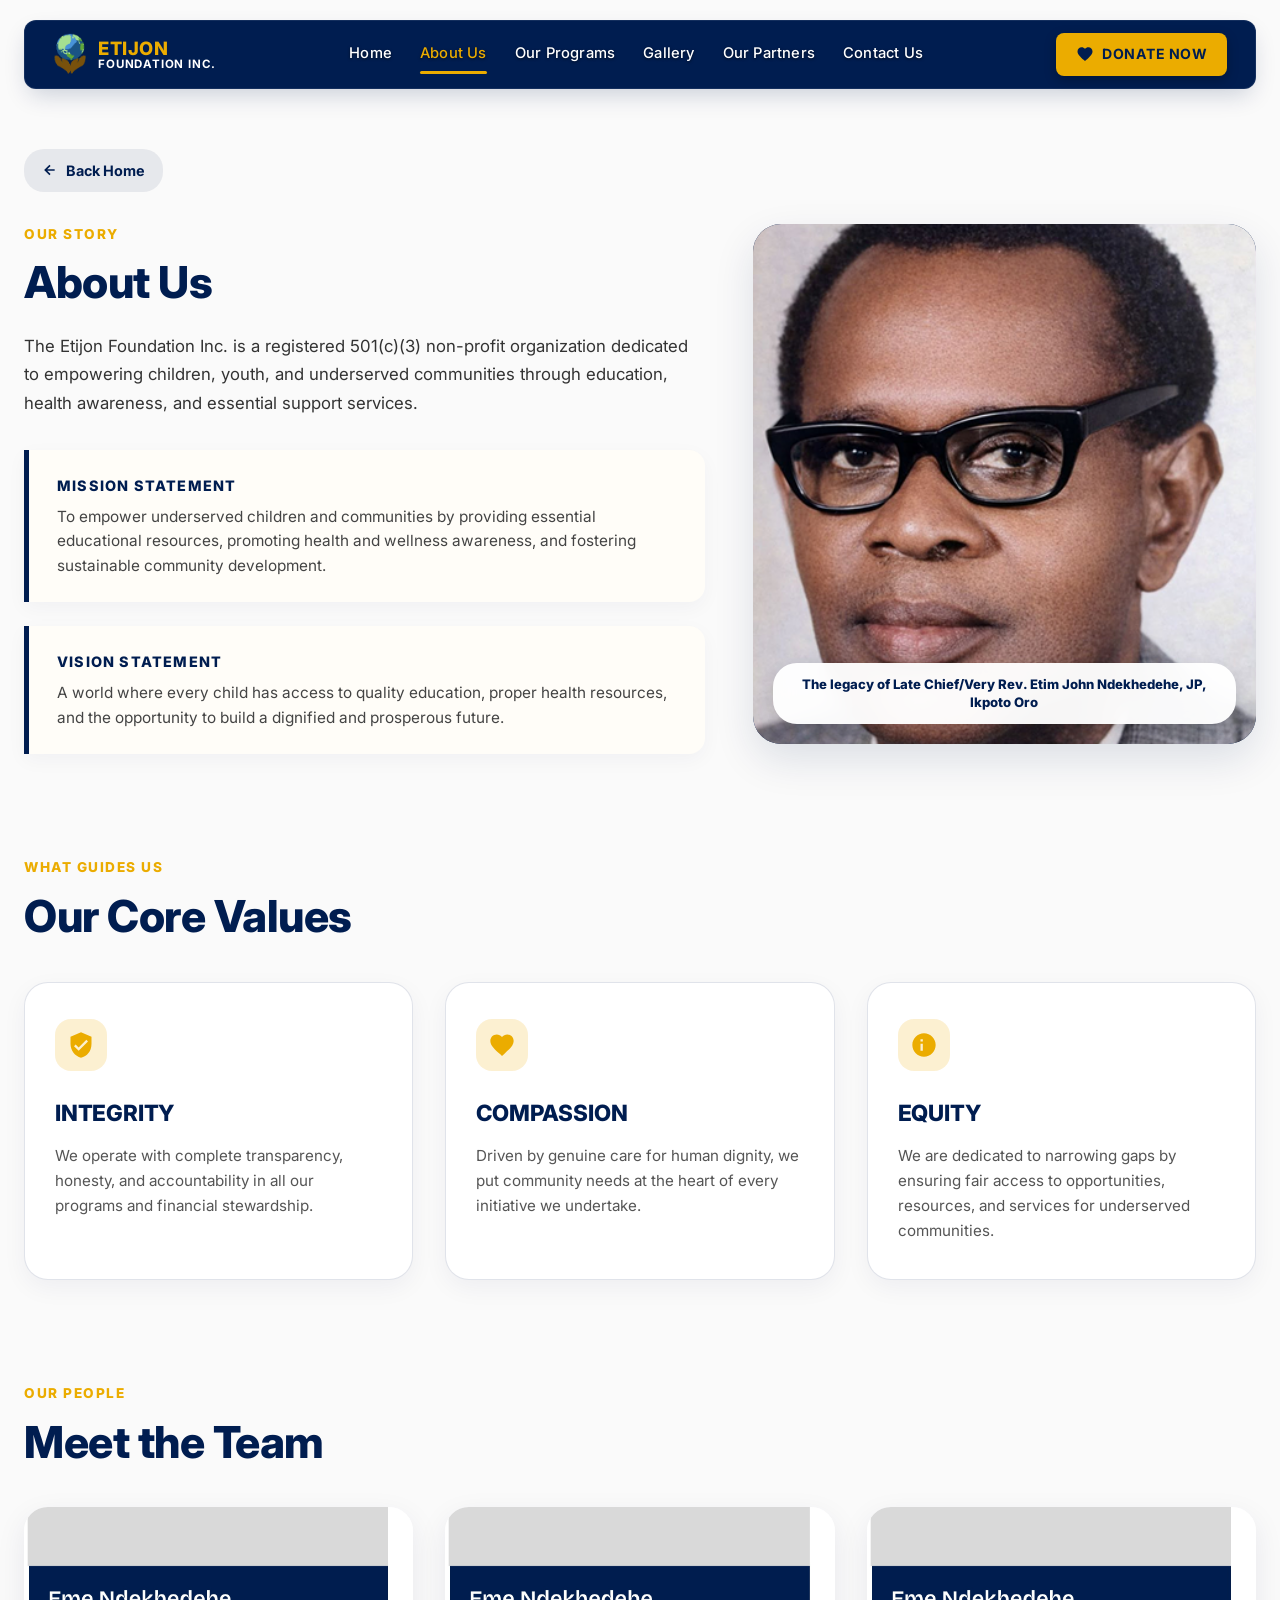
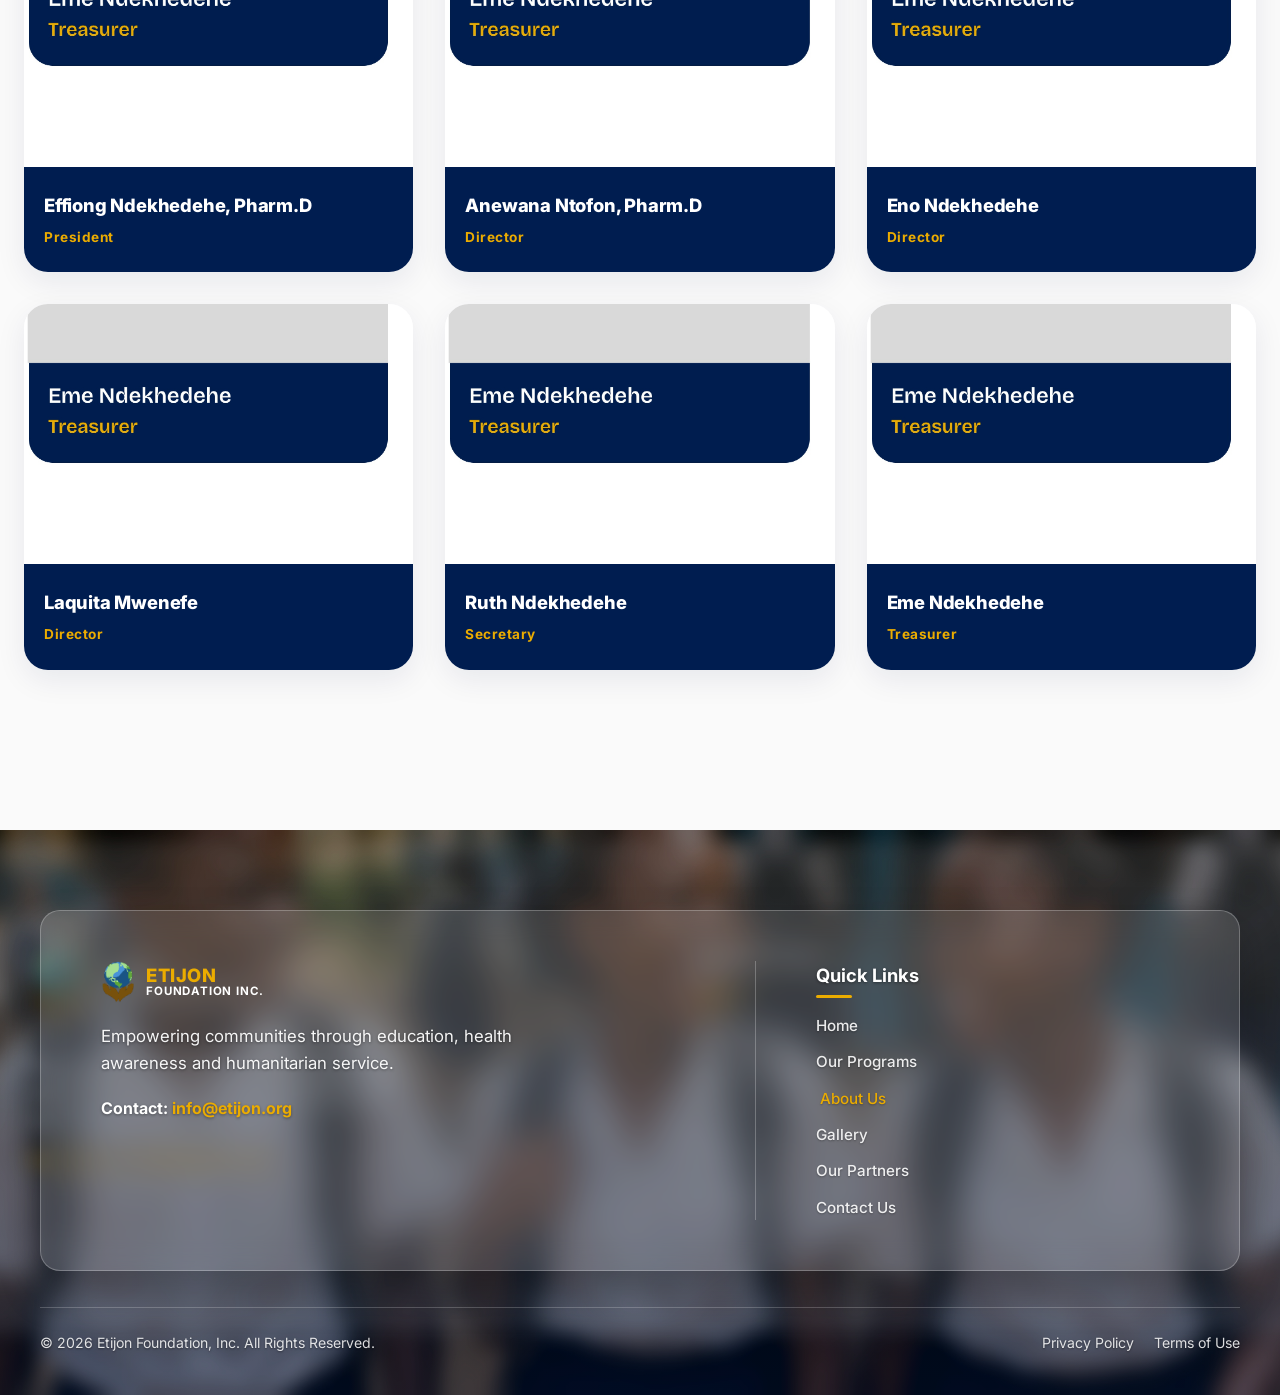
==== commit a5ed3305: "Fix team cards on About Us, live cream program cards with zero whitespace on Our Programs, and recre" ====
--- a/about-us.html
+++ b/about-us.html
@@ -112,7 +112,7 @@
       </div>
     </section>
 
-    <!-- Meet the Team Section -->
+    <!-- Meet the Team Section (Exact Figma Layout) -->
     <section class="about-team-section">
       <span class="section-header-badge">OUR PEOPLE</span>
       <h2 class="section-main-heading">Meet the Team</h2>
@@ -122,7 +122,7 @@
         <!-- Member 1: Effiong Ndekhedehe -->
         <div class="team-card">
           <div class="team-photo-container">
-            <img src="assets/images/logo_icon.png" alt="Effiong Ndekhedehe, Pharm.D" class="team-photo-img" style="object-fit: contain; padding: 40px; background-color: var(--primary-color);">
+            <img src="assets/images/team_avatar_placeholder.jpg" alt="Effiong Ndekhedehe, Pharm.D" class="team-photo-img">
           </div>
           <div class="team-info-badge">
             <div class="team-member-name">Effiong Ndekhedehe, Pharm.D</div>
@@ -133,7 +133,7 @@
         <!-- Member 2: Anewana Ntofon -->
         <div class="team-card">
           <div class="team-photo-container">
-            <img src="assets/images/logo_icon.png" alt="Anewana Ntofon, Pharm.D" class="team-photo-img" style="object-fit: contain; padding: 40px; background-color: var(--primary-color);">
+            <img src="assets/images/team_avatar_placeholder.jpg" alt="Anewana Ntofon, Pharm.D" class="team-photo-img">
           </div>
           <div class="team-info-badge">
             <div class="team-member-name">Anewana Ntofon, Pharm.D</div>
@@ -144,7 +144,7 @@
         <!-- Member 3: Eno Ndekhedehe -->
         <div class="team-card">
           <div class="team-photo-container">
-            <img src="assets/images/logo_icon.png" alt="Eno Ndekhedehe" class="team-photo-img" style="object-fit: contain; padding: 40px; background-color: var(--primary-color);">
+            <img src="assets/images/team_avatar_placeholder.jpg" alt="Eno Ndekhedehe" class="team-photo-img">
           </div>
           <div class="team-info-badge">
             <div class="team-member-name">Eno Ndekhedehe</div>
@@ -155,7 +155,7 @@
         <!-- Member 4: Laquita Mwenefe -->
         <div class="team-card">
           <div class="team-photo-container">
-            <img src="assets/images/logo_icon.png" alt="Laquita Mwenefe" class="team-photo-img" style="object-fit: contain; padding: 40px; background-color: var(--primary-color);">
+            <img src="assets/images/team_avatar_placeholder.jpg" alt="Laquita Mwenefe" class="team-photo-img">
           </div>
           <div class="team-info-badge">
             <div class="team-member-name">Laquita Mwenefe</div>
@@ -166,7 +166,7 @@
         <!-- Member 5: Ruth Ndekhedehe -->
         <div class="team-card">
           <div class="team-photo-container">
-            <img src="assets/images/logo_icon.png" alt="Ruth Ndekhedehe" class="team-photo-img" style="object-fit: contain; padding: 40px; background-color: var(--primary-color);">
+            <img src="assets/images/team_avatar_placeholder.jpg" alt="Ruth Ndekhedehe" class="team-photo-img">
           </div>
           <div class="team-info-badge">
             <div class="team-member-name">Ruth Ndekhedehe</div>
@@ -177,10 +177,10 @@
         <!-- Member 6: Emo Ndekhedehe -->
         <div class="team-card">
           <div class="team-photo-container">
-            <img src="assets/images/logo_icon.png" alt="Emo Ndekhedehe" class="team-photo-img" style="object-fit: contain; padding: 40px; background-color: var(--primary-color);">
-          </div>
-          <div class="team-info-badge">
-            <div class="team-member-name">Emo Ndekhedehe</div>
+            <img src="assets/images/team_avatar_placeholder.jpg" alt="Emo Ndekhedehe" class="team-photo-img">
+          </div>
+          <div class="team-info-badge">
+            <div class="team-member-name">Eme Ndekhedehe</div>
             <div class="team-member-role">Treasurer</div>
           </div>
         </div>
--- a/assets/css/about.css
+++ b/assets/css/about.css
@@ -101,7 +101,6 @@
   font-size: 0.96rem;
   line-height: 1.6;
   color: #444444;
-
 }
 
 /* Founder Portrait Frame (No White Space, Clean Overlay) */
@@ -192,11 +191,10 @@
   font-size: 0.95rem;
   line-height: 1.65;
   color: #555555;
-
 }
 
 /* ==========================================================================
-   MEET THE TEAM SECTION
+   MEET THE TEAM SECTION (EXACT FIGMA LAYOUT)
    ========================================================================== */
 .about-team-section {
   margin-bottom: 60px;
@@ -205,50 +203,60 @@
 .team-grid {
   display: grid;
   grid-template-columns: repeat(3, 1fr);
-  gap: 36px 32px;
+  gap: 32px;
   margin-top: 40px;
 }
 
 .team-card {
   border-radius: 24px;
   overflow: hidden;
-  background-color: var(--primary-color);
-  box-shadow: 0 12px 30px rgba(0, 29, 80, 0.1);
+  background-color: #FFFFFF;
+  box-shadow: 0 10px 30px rgba(0, 29, 80, 0.08);
   display: flex;
   flex-direction: column;
+  transition: transform var(--transition-fast), box-shadow var(--transition-fast);
+}
+
+.team-card:hover {
+  transform: translateY(-5px);
+  box-shadow: 0 18px 40px rgba(0, 29, 80, 0.14);
 }
 
 .team-photo-container {
-  height: 280px;
+  height: 260px;
   overflow: hidden;
-  background-color: #EFEFEF;
+  background-color: #EAECEF;
+  position: relative;
 }
 
 .team-photo-img {
   width: 100%;
   height: 100%;
   object-fit: cover;
+  display: block;
 }
 
 .team-info-badge {
   background-color: var(--primary-color);
   color: var(--white);
-  padding: 20px;
-  text-align: center;
+  padding: 24px 20px;
+  text-align: left;
 }
 
 .team-member-name {
-  font-size: 1.1rem;
-  font-weight: 800;
-  margin-bottom: 4px;
+  font-size: 1.15rem;
+  font-weight: 800;
+  color: #FFFFFF;
+  margin-bottom: 6px;
+  letter-spacing: -0.2px;
 }
 
 .team-member-role {
   font-size: 0.85rem;
   color: var(--secondary-color);
   font-weight: 700;
-  text-transform: uppercase;
-  letter-spacing: 0.8px;
+  text-transform: capitalize;
+  letter-spacing: 0.5px;
 }
 
 /* Responsive Grid */
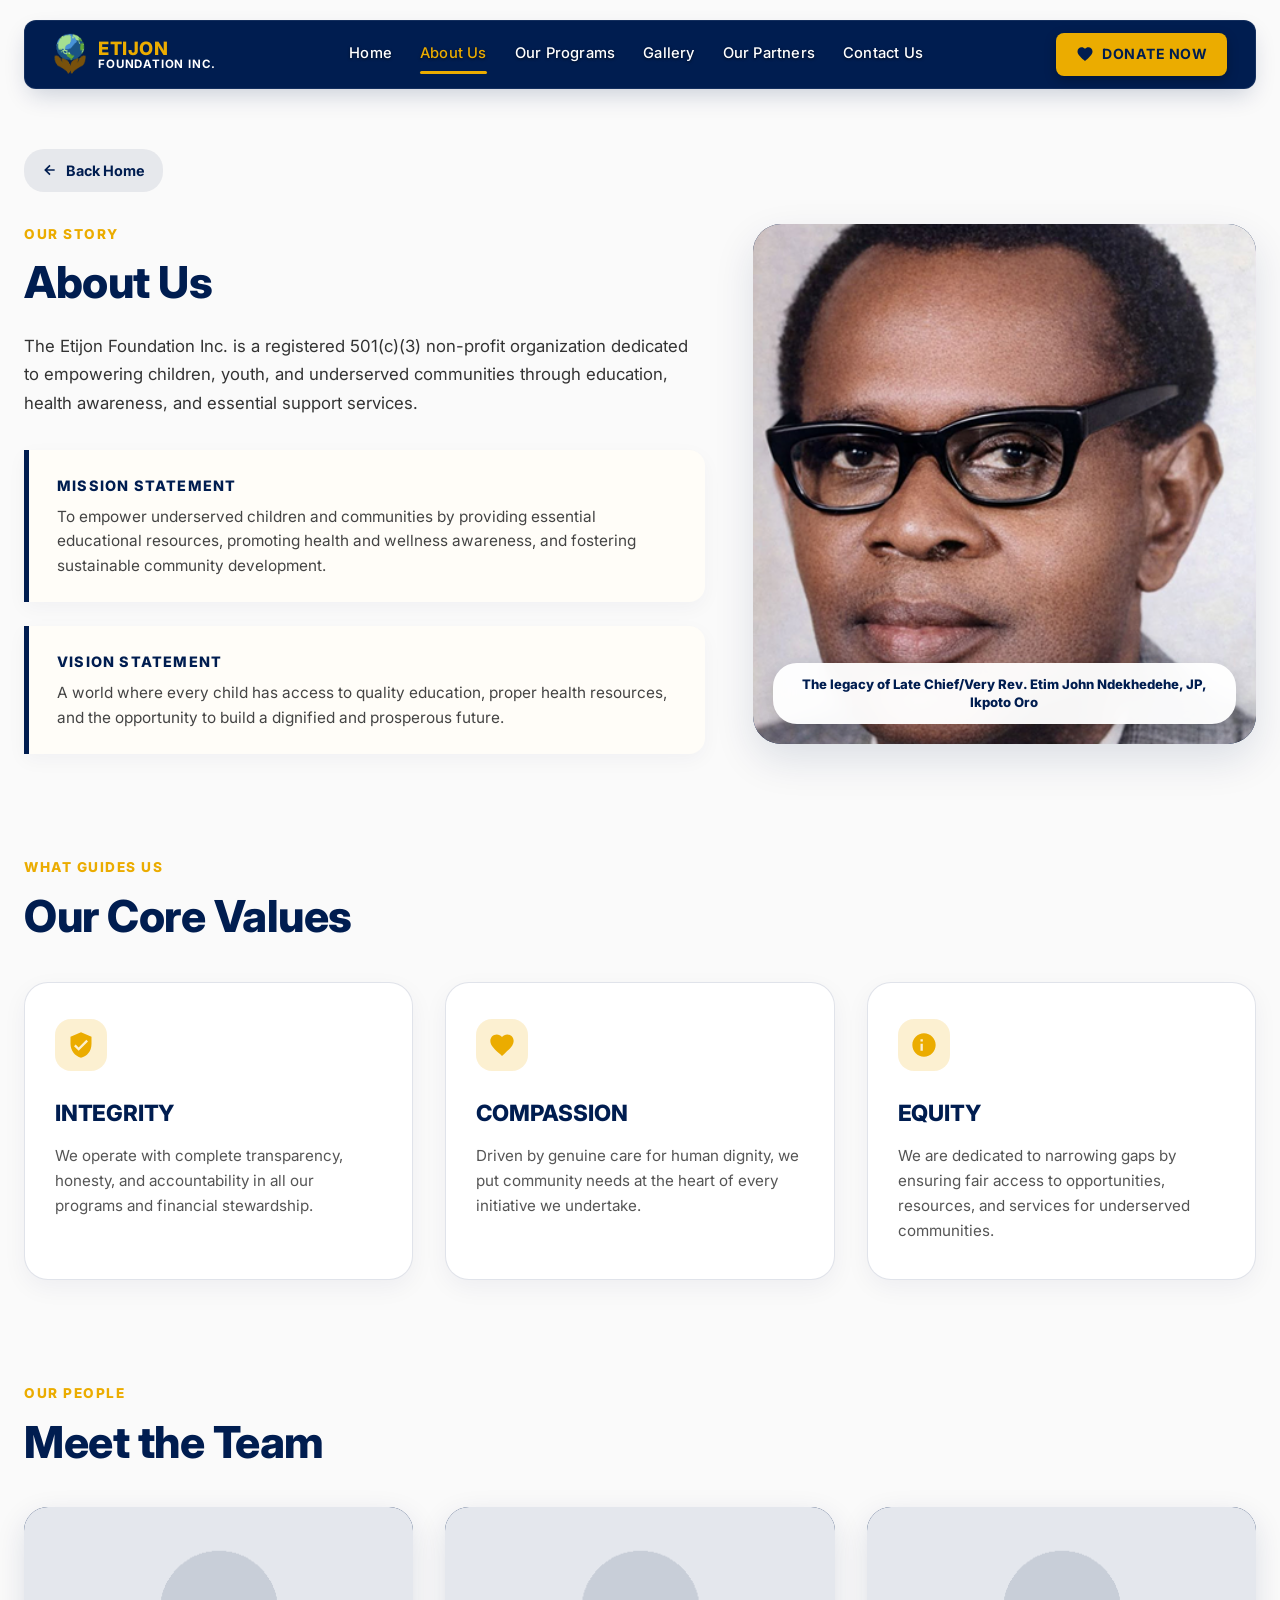
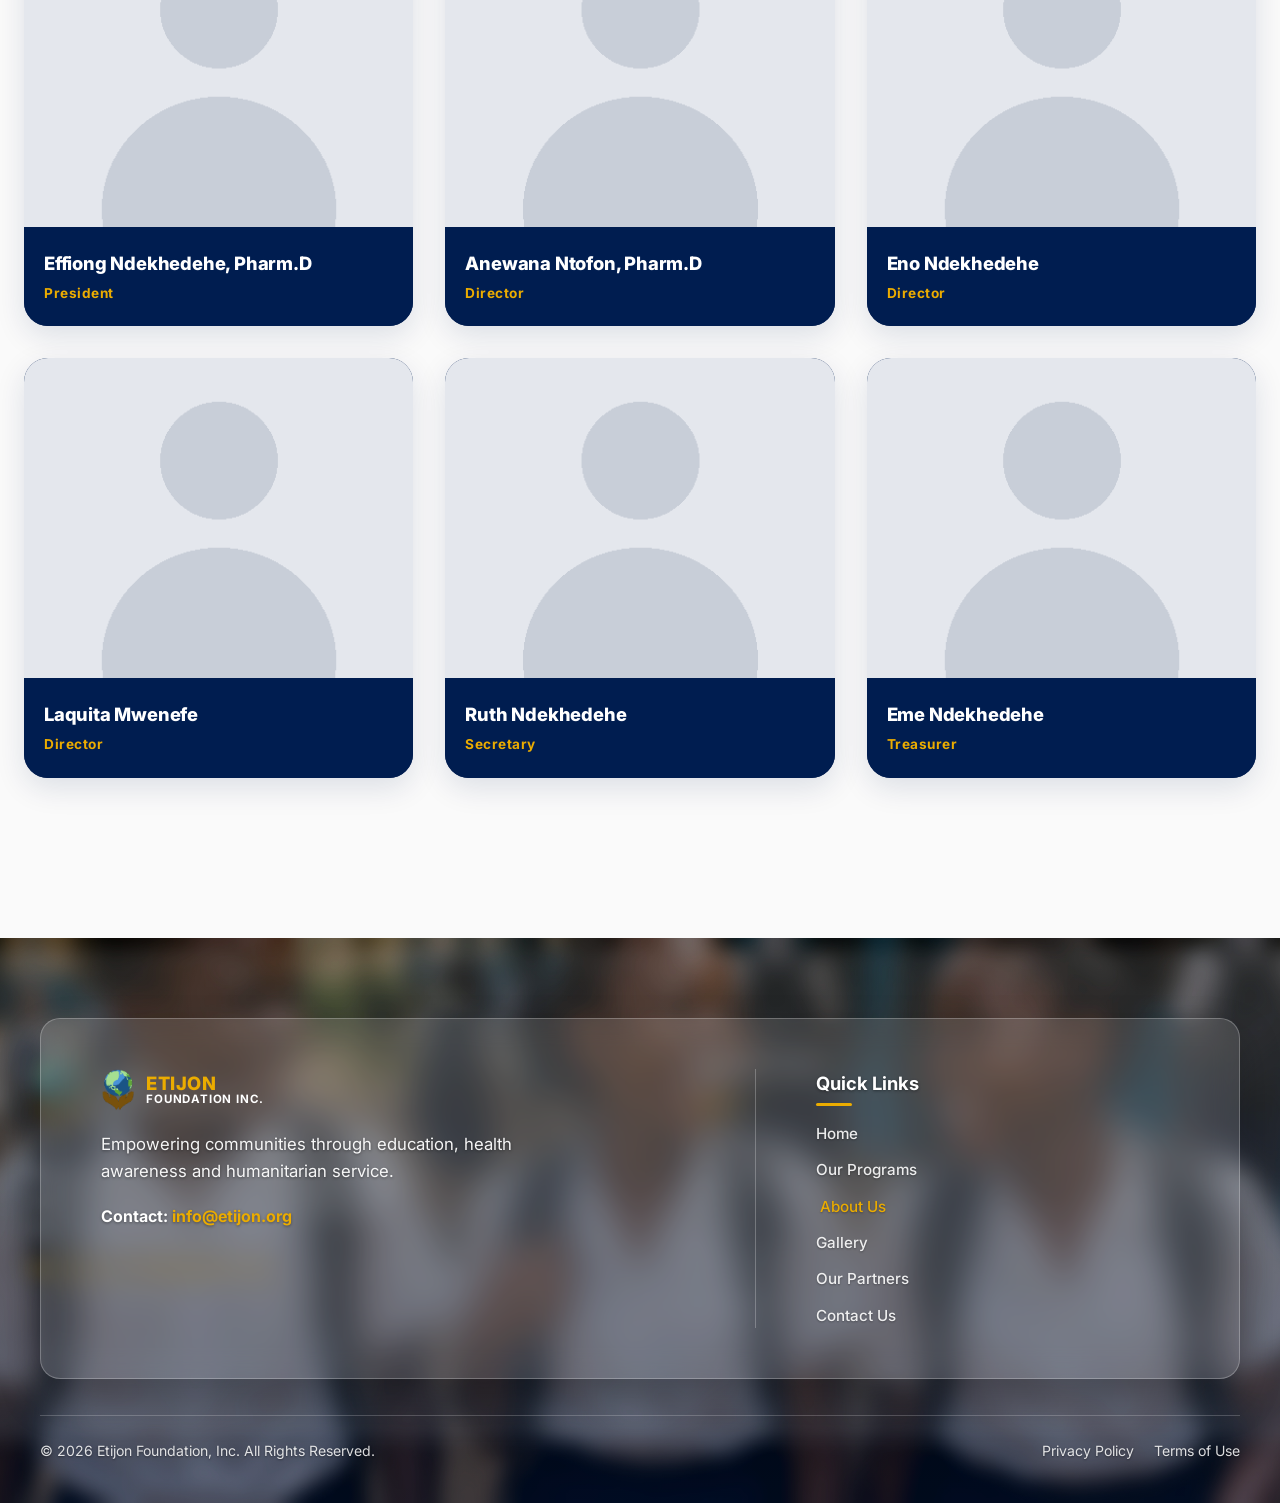
==== commit c521e196: "Revert team cards to clean vertically longer grey placeholders with zero duplicate text" ====
--- a/about-us.html
+++ b/about-us.html
@@ -112,7 +112,7 @@
       </div>
     </section>
 
-    <!-- Meet the Team Section (Exact Figma Layout) -->
+    <!-- Meet the Team Section (Vertically Longer Clean Grey Placeholders) -->
     <section class="about-team-section">
       <span class="section-header-badge">OUR PEOPLE</span>
       <h2 class="section-main-heading">Meet the Team</h2>
@@ -122,7 +122,7 @@
         <!-- Member 1: Effiong Ndekhedehe -->
         <div class="team-card">
           <div class="team-photo-container">
-            <img src="assets/images/team_avatar_placeholder.jpg" alt="Effiong Ndekhedehe, Pharm.D" class="team-photo-img">
+            <img src="assets/images/clean_avatar_placeholder.png" alt="Effiong Ndekhedehe, Pharm.D" class="team-photo-img">
           </div>
           <div class="team-info-badge">
             <div class="team-member-name">Effiong Ndekhedehe, Pharm.D</div>
@@ -133,7 +133,7 @@
         <!-- Member 2: Anewana Ntofon -->
         <div class="team-card">
           <div class="team-photo-container">
-            <img src="assets/images/team_avatar_placeholder.jpg" alt="Anewana Ntofon, Pharm.D" class="team-photo-img">
+            <img src="assets/images/clean_avatar_placeholder.png" alt="Anewana Ntofon, Pharm.D" class="team-photo-img">
           </div>
           <div class="team-info-badge">
             <div class="team-member-name">Anewana Ntofon, Pharm.D</div>
@@ -144,7 +144,7 @@
         <!-- Member 3: Eno Ndekhedehe -->
         <div class="team-card">
           <div class="team-photo-container">
-            <img src="assets/images/team_avatar_placeholder.jpg" alt="Eno Ndekhedehe" class="team-photo-img">
+            <img src="assets/images/clean_avatar_placeholder.png" alt="Eno Ndekhedehe" class="team-photo-img">
           </div>
           <div class="team-info-badge">
             <div class="team-member-name">Eno Ndekhedehe</div>
@@ -155,7 +155,7 @@
         <!-- Member 4: Laquita Mwenefe -->
         <div class="team-card">
           <div class="team-photo-container">
-            <img src="assets/images/team_avatar_placeholder.jpg" alt="Laquita Mwenefe" class="team-photo-img">
+            <img src="assets/images/clean_avatar_placeholder.png" alt="Laquita Mwenefe" class="team-photo-img">
           </div>
           <div class="team-info-badge">
             <div class="team-member-name">Laquita Mwenefe</div>
@@ -166,7 +166,7 @@
         <!-- Member 5: Ruth Ndekhedehe -->
         <div class="team-card">
           <div class="team-photo-container">
-            <img src="assets/images/team_avatar_placeholder.jpg" alt="Ruth Ndekhedehe" class="team-photo-img">
+            <img src="assets/images/clean_avatar_placeholder.png" alt="Ruth Ndekhedehe" class="team-photo-img">
           </div>
           <div class="team-info-badge">
             <div class="team-member-name">Ruth Ndekhedehe</div>
@@ -174,10 +174,10 @@
           </div>
         </div>
 
-        <!-- Member 6: Emo Ndekhedehe -->
-        <div class="team-card">
-          <div class="team-photo-container">
-            <img src="assets/images/team_avatar_placeholder.jpg" alt="Emo Ndekhedehe" class="team-photo-img">
+        <!-- Member 6: Eme Ndekhedehe -->
+        <div class="team-card">
+          <div class="team-photo-container">
+            <img src="assets/images/clean_avatar_placeholder.png" alt="Eme Ndekhedehe" class="team-photo-img">
           </div>
           <div class="team-info-badge">
             <div class="team-member-name">Eme Ndekhedehe</div>
--- a/assets/css/about.css
+++ b/assets/css/about.css
@@ -194,7 +194,7 @@
 }
 
 /* ==========================================================================
-   MEET THE TEAM SECTION (EXACT FIGMA LAYOUT)
+   MEET THE TEAM SECTION (VERTICALLY LONGER CLEAN GREY PLACEHOLDERS)
    ========================================================================== */
 .about-team-section {
   margin-bottom: 60px;
@@ -210,8 +210,8 @@
 .team-card {
   border-radius: 24px;
   overflow: hidden;
-  background-color: #FFFFFF;
-  box-shadow: 0 10px 30px rgba(0, 29, 80, 0.08);
+  background-color: var(--primary-color);
+  box-shadow: 0 10px 30px rgba(0, 29, 80, 0.12);
   display: flex;
   flex-direction: column;
   transition: transform var(--transition-fast), box-shadow var(--transition-fast);
@@ -219,13 +219,13 @@
 
 .team-card:hover {
   transform: translateY(-5px);
-  box-shadow: 0 18px 40px rgba(0, 29, 80, 0.14);
+  box-shadow: 0 18px 40px rgba(0, 29, 80, 0.18);
 }
 
 .team-photo-container {
-  height: 260px;
+  height: 320px; /* Vertically longer grey placeholder container */
   overflow: hidden;
-  background-color: #EAECEF;
+  background-color: #E4E7ED;
   position: relative;
 }
 
@@ -239,7 +239,7 @@
 .team-info-badge {
   background-color: var(--primary-color);
   color: var(--white);
-  padding: 24px 20px;
+  padding: 22px 20px;
   text-align: left;
 }
 
@@ -247,7 +247,7 @@
   font-size: 1.15rem;
   font-weight: 800;
   color: #FFFFFF;
-  margin-bottom: 6px;
+  margin-bottom: 4px;
   letter-spacing: -0.2px;
 }
 
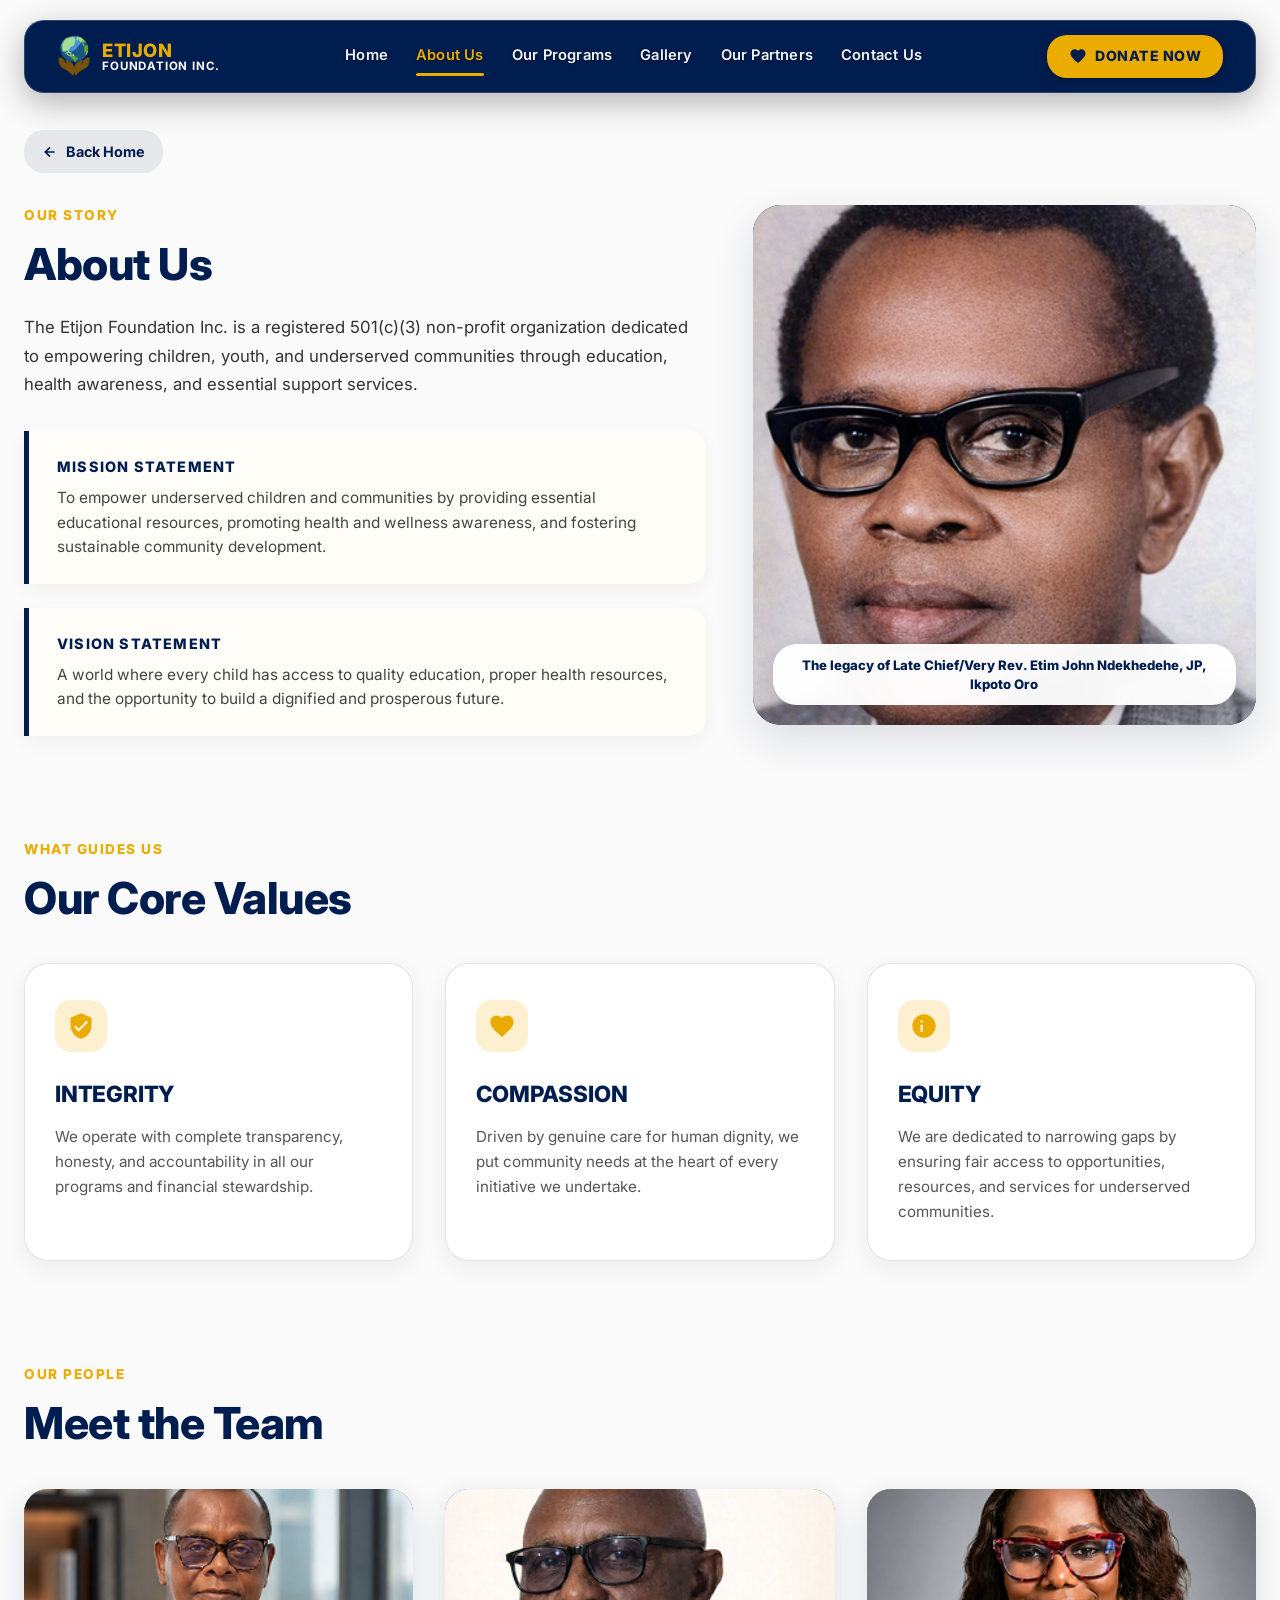
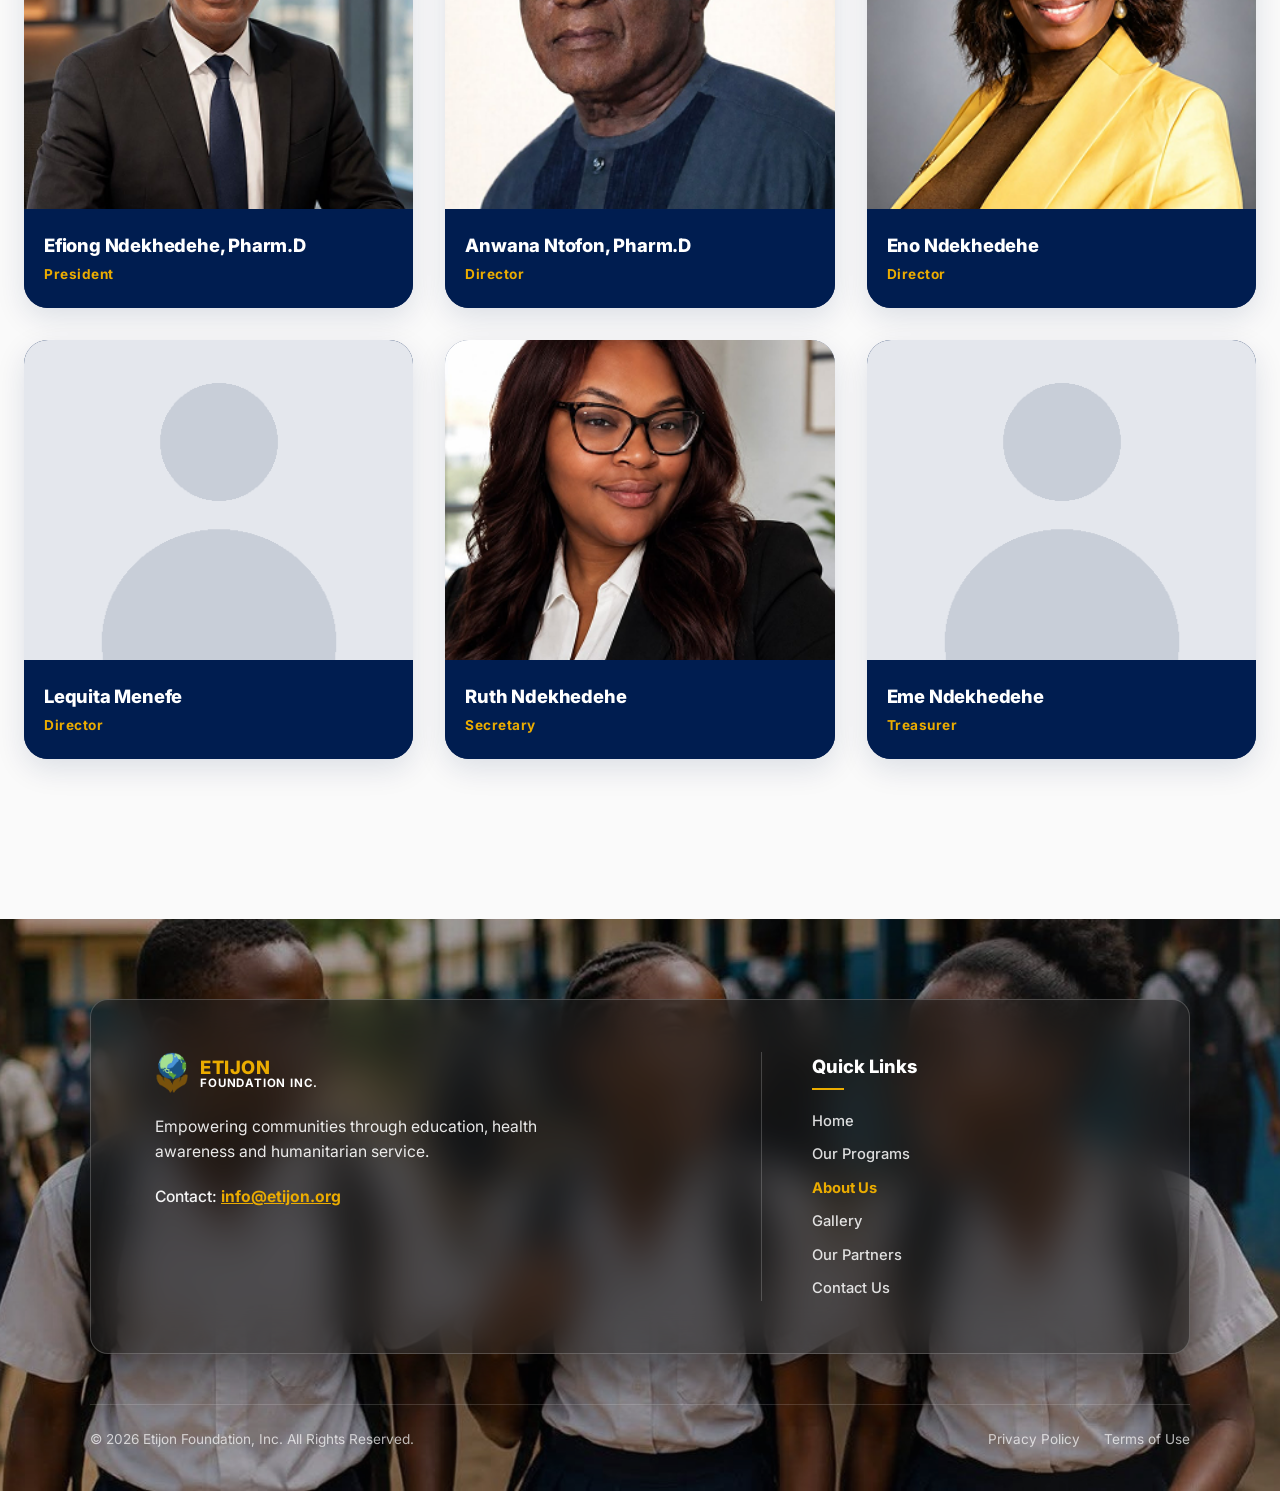
==== commit cf624db8: "Integrate new team photos and uniform assets from New assets/New without altering existing codebase" ====
--- a/about-us.html
+++ b/about-us.html
@@ -119,24 +119,24 @@
 
       <div class="team-grid">
         
-        <!-- Member 1: Effiong Ndekhedehe -->
-        <div class="team-card">
-          <div class="team-photo-container">
-            <img src="assets/images/clean_avatar_placeholder.png" alt="Effiong Ndekhedehe, Pharm.D" class="team-photo-img">
-          </div>
-          <div class="team-info-badge">
-            <div class="team-member-name">Effiong Ndekhedehe, Pharm.D</div>
+        <!-- Member 1: Efiong Ndekhedehe -->
+        <div class="team-card">
+          <div class="team-photo-container">
+            <img src="assets/images/team/Efiong.png" alt="Efiong Ndekhedehe, Pharm.D" class="team-photo-img">
+          </div>
+          <div class="team-info-badge">
+            <div class="team-member-name">Efiong Ndekhedehe, Pharm.D</div>
             <div class="team-member-role">President</div>
           </div>
         </div>
 
-        <!-- Member 2: Anewana Ntofon -->
-        <div class="team-card">
-          <div class="team-photo-container">
-            <img src="assets/images/clean_avatar_placeholder.png" alt="Anewana Ntofon, Pharm.D" class="team-photo-img">
-          </div>
-          <div class="team-info-badge">
-            <div class="team-member-name">Anewana Ntofon, Pharm.D</div>
+        <!-- Member 2: Anwana Ntofon -->
+        <div class="team-card">
+          <div class="team-photo-container">
+            <img src="assets/images/team/Anwana.png" alt="Anwana Ntofon, Pharm.D" class="team-photo-img">
+          </div>
+          <div class="team-info-badge">
+            <div class="team-member-name">Anwana Ntofon, Pharm.D</div>
             <div class="team-member-role">Director</div>
           </div>
         </div>
@@ -144,7 +144,7 @@
         <!-- Member 3: Eno Ndekhedehe -->
         <div class="team-card">
           <div class="team-photo-container">
-            <img src="assets/images/clean_avatar_placeholder.png" alt="Eno Ndekhedehe" class="team-photo-img">
+            <img src="assets/images/team/Eno.png" alt="Eno Ndekhedehe" class="team-photo-img">
           </div>
           <div class="team-info-badge">
             <div class="team-member-name">Eno Ndekhedehe</div>
@@ -152,13 +152,13 @@
           </div>
         </div>
 
-        <!-- Member 4: Laquita Mwenefe -->
-        <div class="team-card">
-          <div class="team-photo-container">
-            <img src="assets/images/clean_avatar_placeholder.png" alt="Laquita Mwenefe" class="team-photo-img">
-          </div>
-          <div class="team-info-badge">
-            <div class="team-member-name">Laquita Mwenefe</div>
+        <!-- Member 4: Lequita Menefe -->
+        <div class="team-card">
+          <div class="team-photo-container">
+            <img src="assets/images/clean_avatar_placeholder.png?v=99" alt="Lequita Menefe" class="team-photo-img">
+          </div>
+          <div class="team-info-badge">
+            <div class="team-member-name">Lequita Menefe</div>
             <div class="team-member-role">Director</div>
           </div>
         </div>
@@ -166,7 +166,7 @@
         <!-- Member 5: Ruth Ndekhedehe -->
         <div class="team-card">
           <div class="team-photo-container">
-            <img src="assets/images/clean_avatar_placeholder.png" alt="Ruth Ndekhedehe" class="team-photo-img">
+            <img src="assets/images/team/Ruth.png" alt="Ruth Ndekhedehe" class="team-photo-img">
           </div>
           <div class="team-info-badge">
             <div class="team-member-name">Ruth Ndekhedehe</div>
@@ -177,7 +177,7 @@
         <!-- Member 6: Eme Ndekhedehe -->
         <div class="team-card">
           <div class="team-photo-container">
-            <img src="assets/images/clean_avatar_placeholder.png" alt="Eme Ndekhedehe" class="team-photo-img">
+            <img src="assets/images/clean_avatar_placeholder.png?v=99" alt="Eme Ndekhedehe" class="team-photo-img">
           </div>
           <div class="team-info-badge">
             <div class="team-member-name">Eme Ndekhedehe</div>
--- a/assets/css/components.css
+++ b/assets/css/components.css
@@ -1,31 +1,51 @@
 /* Etijon Foundation Header & Footer Reusable Components CSS */
 
 /* ==========================================================================
-   SITE HEADER & NAVIGATION
+   SITE HEADER & NAVIGATION (HOMEPAGE TRANSPARENT vs INNER PAGES SOLID BLUE)
    ========================================================================== */
 .site-header {
-  position: relative;
-  top: 0;
-  left: 0;
-  width: 100%;
-  z-index: 1000;
-  padding: 20px 24px;
+  position: fixed !important;
+  top: 0 !important;
+  left: 0 !important;
+  right: 0 !important;
+  width: 100% !important;
+  z-index: 9999 !important;
+  padding: 20px 24px !important;
+  background: transparent !important;
+  pointer-events: none;
 }
 
 .header-container {
   max-width: 1280px;
   margin: 0 auto;
-}
-
-.main-nav {
-  background-color: var(--primary-color);
-  border-radius: var(--radius-md);
-  padding: 12px 28px;
-  display: flex;
-  align-items: center;
-  justify-content: space-between;
-  box-shadow: var(--shadow-md);
-  border: 1px solid rgba(255, 255, 255, 0.08);
+  pointer-events: auto;
+}
+
+/* Default / Inner Pages Header: Solid Navy Blue Capsule */
+.main-nav,
+.site-header.inner-header .main-nav {
+  background: #001D50 !important;
+  border-radius: 20px !important;
+  padding: 14px 32px !important;
+  display: flex !important;
+  align-items: center !important;
+  justify-content: space-between !important;
+  box-shadow: 0 10px 32px rgba(0, 0, 0, 0.28) !important;
+  border: 1.5px solid rgba(255, 255, 255, 0.18) !important;
+}
+
+/* Homepage Only Header: Floating Translucent Glass Capsule */
+.site-header.home-header .main-nav {
+  background: rgba(255, 255, 255, 0.16) !important;
+  backdrop-filter: blur(22px) !important;
+  -webkit-backdrop-filter: blur(22px) !important;
+  border-radius: 20px !important;
+  padding: 14px 32px !important;
+  display: flex !important;
+  align-items: center !important;
+  justify-content: space-between !important;
+  box-shadow: 0 10px 32px rgba(0, 0, 0, 0.3) !important;
+  border: 1px solid rgba(255, 255, 255, 0.22) !important;
 }
 
 .nav-brand {
@@ -57,7 +77,7 @@
 .brand-name-sub {
   font-size: 0.72rem;
   font-weight: 700;
-  color: var(--white);
+  color: #FFFFFF;
   letter-spacing: 0.8px;
 }
 
@@ -68,19 +88,23 @@
 }
 
 .nav-link {
-  color: var(--white);
+  color: #FFFFFF;
   font-size: 0.92rem;
-  font-weight: 500;
+  font-weight: 600;
   padding: 6px 0;
   position: relative;
   white-space: nowrap;
   letter-spacing: 0.2px;
+  text-decoration: none;
+  opacity: 0.95;
+  transition: opacity var(--transition-fast), color var(--transition-fast);
   text-shadow: 0 1px 3px rgba(0, 0, 0, 0.6);
 }
 
 .nav-link:hover,
 .nav-link.active {
   color: var(--secondary-color);
+  opacity: 1;
 }
 
 .nav-link.active::after {
@@ -104,14 +128,15 @@
   background-color: var(--secondary-color);
   color: var(--primary-color);
   font-size: 0.88rem;
-  font-weight: 700;
-  padding: 10px 20px;
-  border-radius: var(--radius-sm);
+  font-weight: 800;
+  padding: 10px 22px;
+  border-radius: 20px;
   display: inline-flex;
   align-items: center;
   gap: 8px;
   text-transform: uppercase;
   letter-spacing: 0.5px;
+  text-decoration: none;
   box-shadow: 0 4px 12px rgba(0, 0, 0, 0.25);
   transition: transform var(--transition-fast), background-color var(--transition-fast);
 }
@@ -132,94 +157,80 @@
   padding: 4px;
 }
 
-/* Transparent Header Override for Homepage Hero Overlay */
-header.site-header.hero-overlay {
-  position: absolute !important;
-  top: 0 !important;
-  left: 0 !important;
-  width: 100% !important;
-  z-index: 1000 !important;
-  background: transparent !important;
-  background-color: transparent !important;
-  padding: 24px 0 !important;
-}
-
-header.site-header.hero-overlay .main-nav {
-  background: transparent !important;
-  background-color: transparent !important;
-  box-shadow: none !important;
-  border: none !important;
-  padding: 12px 0 !important;
-}
-
-/* Responsive Navigation */
+/* Mobile Navigation Dropdown */
 @media (max-width: 992px) {
-  .mobile-nav-toggle {
-    display: block;
-  }
-
   .nav-menu {
-    position: fixed;
-    top: 90px;
+    display: none;
+    position: absolute;
+    top: 100%;
     left: 24px;
     right: 24px;
     background-color: var(--primary-color);
+    flex-direction: column;
+    padding: 24px;
     border-radius: var(--radius-md);
-    padding: 24px;
-    flex-direction: column;
-    align-items: flex-start;
-    gap: 18px;
     box-shadow: var(--shadow-lg);
+    gap: 16px;
+    margin-top: 8px;
     border: 1px solid rgba(255, 255, 255, 0.1);
-    display: none;
-    z-index: 999;
   }
 
   .nav-menu.open {
     display: flex;
   }
 
-  .nav-actions {
-    margin-left: auto;
-  }
+  .mobile-nav-toggle {
+    display: block;
+  }
+}
+
+/* Ensure inner pages start cleanly below fixed floating navbar */
+.about-page-container,
+.programs-page-container,
+.gallery-page-container,
+.partners-page-container,
+.contact-page-container,
+.get-involved-container {
+  padding-top: 130px !important;
 }
 
 /* ==========================================================================
-   SITE FOOTER (EXACT MATCH FOR components_preview_full_1785346029315.png)
+   GLASSMOPHISM SITE FOOTER (EXACT FIGMA MATCH WITH HIGH-RES BACKGROUND PHOTO)
    ========================================================================== */
 .site-footer {
-  position: relative;
-  width: 100%;
-  background: url('../images/footer-bg.jpg') center center / cover no-repeat;
+  background-color: #10141D;
+  position: relative;
   padding: 80px 24px 40px;
-  margin-top: auto;
   overflow: hidden;
 }
 
+/* High-Res Footer Background Photo (photo_2026-07-30_10-21-52.jpg) */
 .site-footer::before {
   content: '';
   position: absolute;
   inset: 0;
-  background: linear-gradient(180deg, rgba(0, 0, 0, 0.15) 0%, rgba(0, 29, 80, 0.35) 100%);
+  background-image: url('../images/footer_bg.jpg');
+  background-size: cover;
+  background-position: center center;
+  opacity: 0.85;
+  z-index: 0;
+}
+
+.footer-glass-card {
+  position: relative;
   z-index: 1;
-}
-
-.footer-glass-card {
-  position: relative;
-  z-index: 2;
-  max-width: 1200px;
-  margin: 0 auto;
-  background: rgba(255, 255, 255, 0.12);
-  backdrop-filter: blur(14px);
-  -webkit-backdrop-filter: blur(14px);
-  border: 1px solid rgba(255, 255, 255, 0.25);
-  border-radius: var(--radius-lg);
-  padding: 50px 60px;
-  color: var(--white);
+  max-width: 1100px;
+  margin: 0 auto 50px;
+  background: rgba(30, 30, 30, 0.55);
+  backdrop-filter: blur(20px);
+  -webkit-backdrop-filter: blur(20px);
+  border-radius: 18px;
+  border: 1px solid rgba(255, 255, 255, 0.2);
+  padding: 52px 64px;
   display: grid;
-  grid-template-columns: 1.4fr 1fr;
+  grid-template-columns: 1.2fr 0.8fr;
   gap: 60px;
-  box-shadow: 0 20px 40px rgba(0, 0, 0, 0.25);
+  box-shadow: 0 20px 48px rgba(0, 0, 0, 0.45);
 }
 
 .footer-brand-col {
@@ -236,40 +247,32 @@
 }
 
 .footer-tagline {
-  font-size: 1.05rem;
+  color: rgba(255, 255, 255, 0.9);
+  font-size: 0.98rem;
   line-height: 1.6;
+  max-width: 440px;
+}
+
+.footer-contact-link {
   color: rgba(255, 255, 255, 0.95);
-  max-width: 440px;
-  font-weight: 400;
-  text-shadow: 0 1px 3px rgba(0, 0, 0, 0.4);
-}
-
-.footer-contact-link {
-  font-size: 1rem;
-  font-weight: 700;
+  font-size: 0.98rem;
+  font-weight: 500;
+}
+
+.footer-links-col {
+  display: flex;
+  flex-direction: column;
+  gap: 20px;
+  border-left: 1px solid rgba(255, 255, 255, 0.2);
+  padding-left: 50px;
+}
+
+.footer-heading {
   color: var(--white);
-  text-shadow: 0 1px 3px rgba(0, 0, 0, 0.4);
-}
-
-.footer-contact-link span {
-  color: var(--secondary-color);
-}
-
-.footer-links-col {
-  display: flex;
-  flex-direction: column;
-  gap: 16px;
-  border-left: 1px solid rgba(255, 255, 255, 0.25);
-  padding-left: 60px;
-}
-
-.footer-heading {
   font-size: 1.15rem;
-  font-weight: 700;
-  color: var(--white);
+  font-weight: 800;
   position: relative;
   padding-bottom: 8px;
-  text-shadow: 0 1px 3px rgba(0, 0, 0, 0.4);
 }
 
 .footer-heading::after {
@@ -277,74 +280,75 @@
   position: absolute;
   bottom: 0;
   left: 0;
-  width: 36px;
-  height: 3px;
+  width: 32px;
+  height: 2px;
   background-color: var(--secondary-color);
-  border-radius: 2px;
 }
 
 .footer-links-list {
   display: flex;
   flex-direction: column;
-  gap: 12px;
+  gap: 10px;
 }
 
 .footer-link {
-  color: rgba(255, 255, 255, 0.9);
-  font-size: 0.95rem;
+  color: rgba(255, 255, 255, 0.85);
+  font-size: 0.92rem;
   font-weight: 500;
-  text-shadow: 0 1px 2px rgba(0, 0, 0, 0.3);
-  transition: color var(--transition-fast), padding-left var(--transition-fast);
+  text-decoration: none;
+  transition: color var(--transition-fast), transform var(--transition-fast);
 }
 
 .footer-link:hover,
 .footer-link.active {
   color: var(--secondary-color);
-  padding-left: 4px;
+  font-weight: 700;
 }
 
 .footer-bottom {
   position: relative;
-  z-index: 2;
-  max-width: 1200px;
-  margin: 36px auto 0;
+  z-index: 1;
+  max-width: 1100px;
+  margin: 0 auto;
+  display: flex;
+  justify-content: space-between;
+  align-items: center;
+  color: rgba(255, 255, 255, 0.7);
+  font-size: 0.85rem;
+  border-top: 1px solid rgba(255, 255, 255, 0.15);
   padding-top: 24px;
-  border-top: 1px solid rgba(255, 255, 255, 0.2);
-  display: flex;
-  justify-content: space-between;
-  align-items: center;
-  color: rgba(255, 255, 255, 0.85);
-  font-size: 0.88rem;
-  text-shadow: 0 1px 2px rgba(0, 0, 0, 0.4);
 }
 
 .footer-bottom-links {
   display: flex;
-  gap: 20px;
+  gap: 24px;
 }
 
 .footer-bottom-links a {
-  color: rgba(255, 255, 255, 0.85);
+  color: rgba(255, 255, 255, 0.7);
+  text-decoration: none;
+  transition: color var(--transition-fast);
 }
 
 .footer-bottom-links a:hover {
-  color: var(--secondary-color);
-}
-
-@media (max-width: 768px) {
+  color: var(--white);
+}
+
+@media (max-width: 992px) {
   .footer-glass-card {
     grid-template-columns: 1fr;
-    padding: 36px 28px;
-    gap: 36px;
-  }
-
+    gap: 40px;
+    padding: 36px 32px;
+  }
   .footer-links-col {
     border-left: none;
     padding-left: 0;
-    border-top: 1px solid rgba(255, 255, 255, 0.25);
-    padding-top: 28px;
-  }
-
+    border-top: 1px solid rgba(255, 255, 255, 0.2);
+    padding-top: 30px;
+  }
+}
+
+@media (max-width: 640px) {
   .footer-bottom {
     flex-direction: column;
     gap: 12px;
